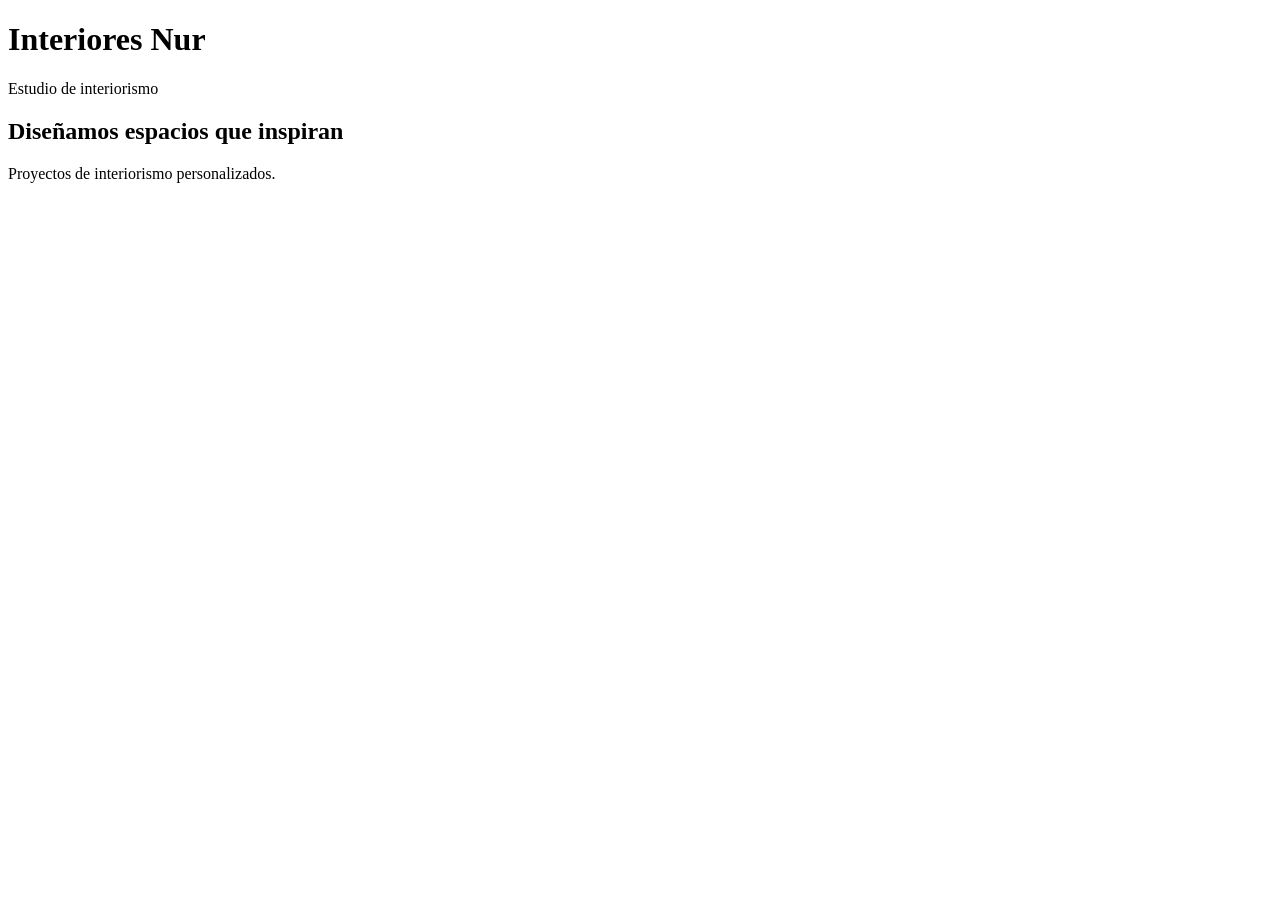
==== index.html @ 0b2f6265 "Rename Interiores-Nur to index.html" ====
<!DOCTYPE html>
<html lang="es">
<head>
    <meta charset="UTF-8">
    <meta name="viewport" content="width=device-width, initial-scale=1.0">
    <title>Interiores Nur</title>
</head>

<body>

    <header>
        <h1>Interiores Nur</h1>
        <p>Estudio de interiorismo</p>
    </header>

    <main>
        <h2>Diseñamos espacios que inspiran</h2>
        <p>Proyectos de interiorismo personalizados.</p>
    </main>

</body>
</html>
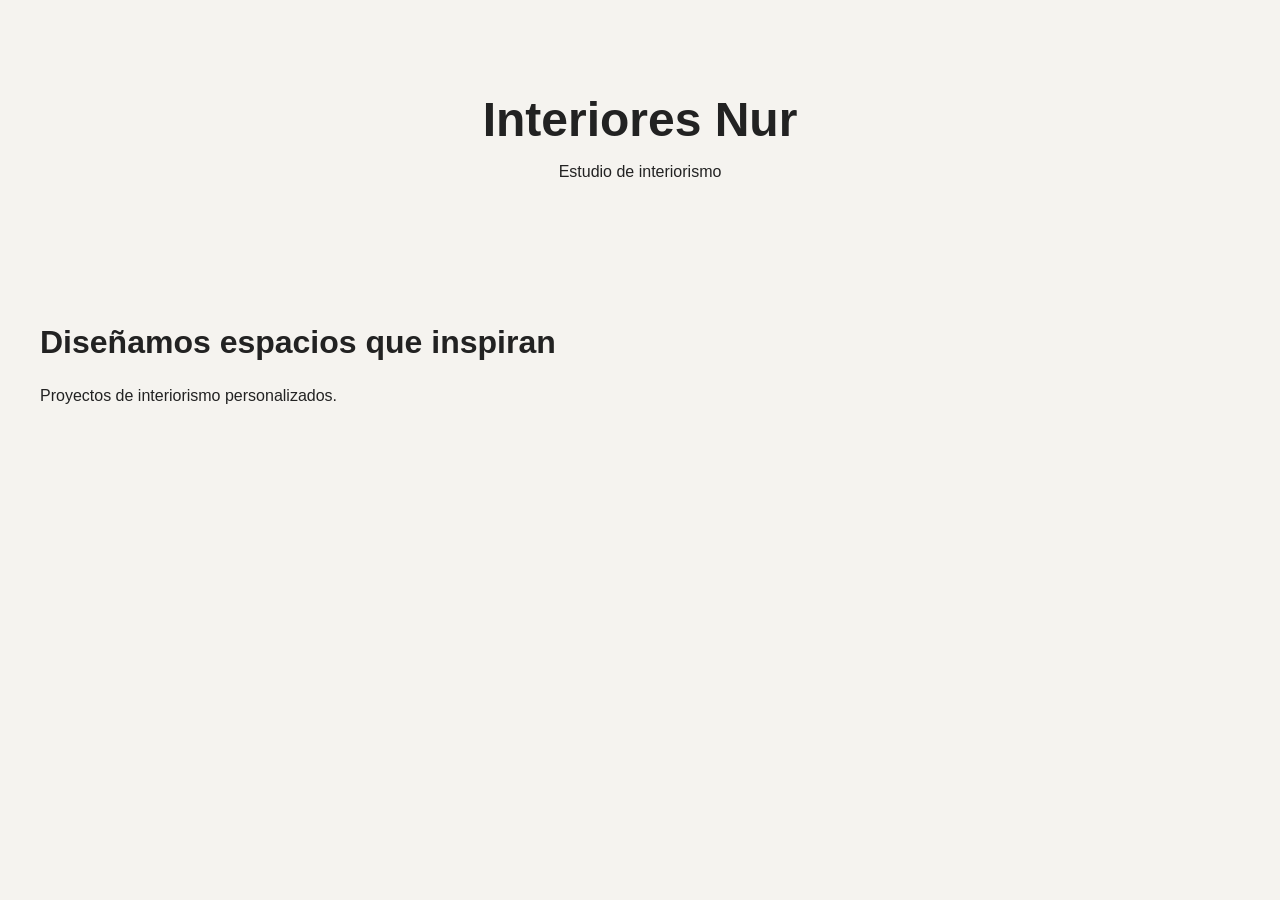
==== commit 32f0abbe: "Update index.html" ====
--- a/index.html
+++ b/index.html
@@ -1,22 +1,25 @@
 <!DOCTYPE html>
 <html lang="es">
+
 <head>
-    <meta charset="UTF-8">
-    <meta name="viewport" content="width=device-width, initial-scale=1.0">
-    <title>Interiores Nur</title>
+  <meta charset="UTF-8">
+  <meta name="viewport" content="width=device-width, initial-scale=1.0">
+  <title>Interiores Nur</title>
+  <link rel="stylesheet" href="style.css">
 </head>
 
 <body>
 
-    <header>
-        <h1>Interiores Nur</h1>
-        <p>Estudio de interiorismo</p>
-    </header>
+  <header>
+    <h1>Interiores Nur</h1>
+    <p>Estudio de interiorismo</p>
+  </header>
 
-    <main>
-        <h2>Diseñamos espacios que inspiran</h2>
-        <p>Proyectos de interiorismo personalizados.</p>
-    </main>
+  <main>
+    <h2>Diseñamos espacios que inspiran</h2>
+    <p>Proyectos de interiorismo personalizados.</p>
+  </main>
 
 </body>
+
 </html>
--- a/style.css
+++ b/style.css
@@ -0,0 +1,26 @@
+body {
+  margin: 0;
+  font-family: Arial, sans-serif;
+  background-color: #f5f3ef;
+  color: #222;
+}
+
+header {
+  text-align: center;
+  padding: 60px 20px;
+}
+
+h1 {
+  font-size: 48px;
+  margin-bottom: 10px;
+}
+
+main {
+  max-width: 1200px;
+  margin: 0 auto;
+  padding: 40px 20px;
+}
+
+h2 {
+  font-size: 32px;
+}
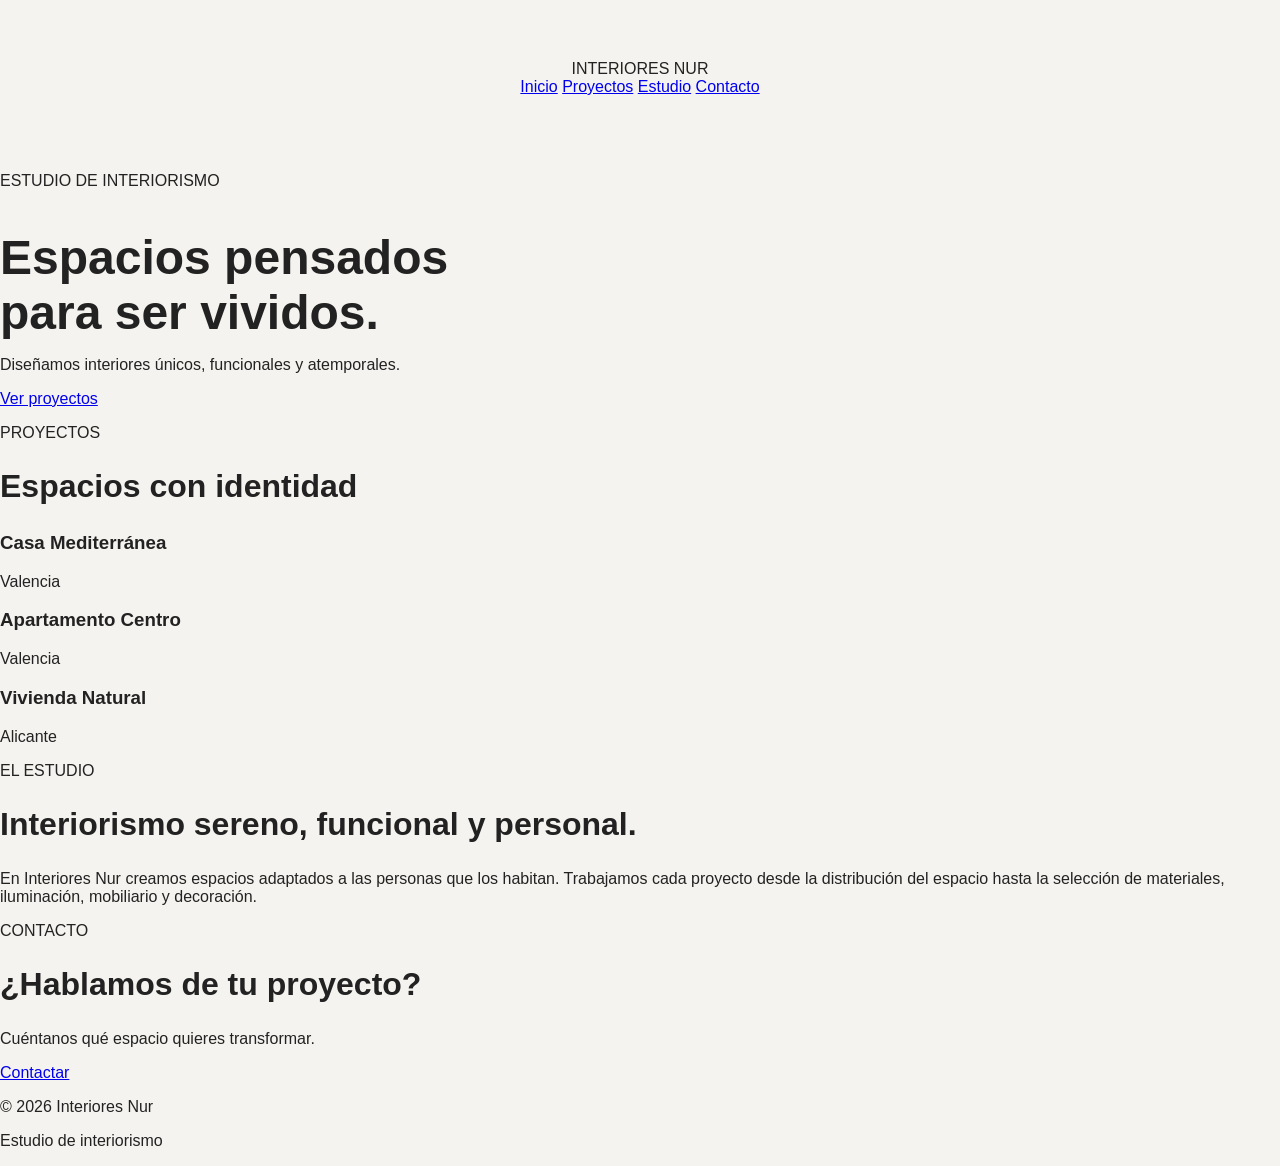
==== commit 1243b9b7: "Update index.html" ====
--- a/index.html
+++ b/index.html
@@ -10,15 +10,117 @@
 
 <body>
 
-  <header>
-    <h1>Interiores Nur</h1>
-    <p>Estudio de interiorismo</p>
+  <header class="navbar">
+    <div class="logo">INTERIORES NUR</div>
+
+    <nav>
+      <a href="#inicio">Inicio</a>
+      <a href="#proyectos">Proyectos</a>
+      <a href="#estudio">Estudio</a>
+      <a href="#contacto">Contacto</a>
+    </nav>
   </header>
 
-  <main>
-    <h2>Diseñamos espacios que inspiran</h2>
-    <p>Proyectos de interiorismo personalizados.</p>
-  </main>
+  <section class="hero" id="inicio">
+    <div class="hero-content">
+      <p class="subtitle">ESTUDIO DE INTERIORISMO</p>
+
+      <h1>
+        Espacios pensados<br>
+        para ser vividos.
+      </h1>
+
+      <p class="hero-text">
+        Diseñamos interiores únicos, funcionales y atemporales.
+      </p>
+
+      <a href="#proyectos" class="button">
+        Ver proyectos
+      </a>
+    </div>
+  </section>
+
+  <section class="projects" id="proyectos">
+
+    <p class="section-small">PROYECTOS</p>
+
+    <h2>Espacios con identidad</h2>
+
+    <div class="project-grid">
+
+      <div class="project project1">
+        <div>
+          <h3>Casa Mediterránea</h3>
+          <p>Valencia</p>
+        </div>
+      </div>
+
+      <div class="project project2">
+        <div>
+          <h3>Apartamento Centro</h3>
+          <p>Valencia</p>
+        </div>
+      </div>
+
+      <div class="project project3">
+        <div>
+          <h3>Vivienda Natural</h3>
+          <p>Alicante</p>
+        </div>
+      </div>
+
+    </div>
+
+  </section>
+
+  <section class="studio" id="estudio">
+
+    <div class="studio-text">
+
+      <p class="section-small">
+        EL ESTUDIO
+      </p>
+
+      <h2>
+        Interiorismo sereno, funcional y personal.
+      </h2>
+
+      <p>
+        En Interiores Nur creamos espacios adaptados a las personas
+        que los habitan. Trabajamos cada proyecto desde la distribución
+        del espacio hasta la selección de materiales, iluminación,
+        mobiliario y decoración.
+      </p>
+
+    </div>
+
+  </section>
+
+  <section class="contact" id="contacto">
+
+    <p class="section-small">CONTACTO</p>
+
+    <h2>
+      ¿Hablamos de tu proyecto?
+    </h2>
+
+    <p>
+      Cuéntanos qué espacio quieres transformar.
+    </p>
+
+    <a href="mailto:hola@interioresnur.com" class="button dark">
+      Contactar
+    </a>
+
+  </section>
+
+  <footer>
+
+    <p>© 2026 Interiores Nur</p>
+
+    <p>Estudio de interiorismo</p>
+
+  </footer>
 
 </body>
 
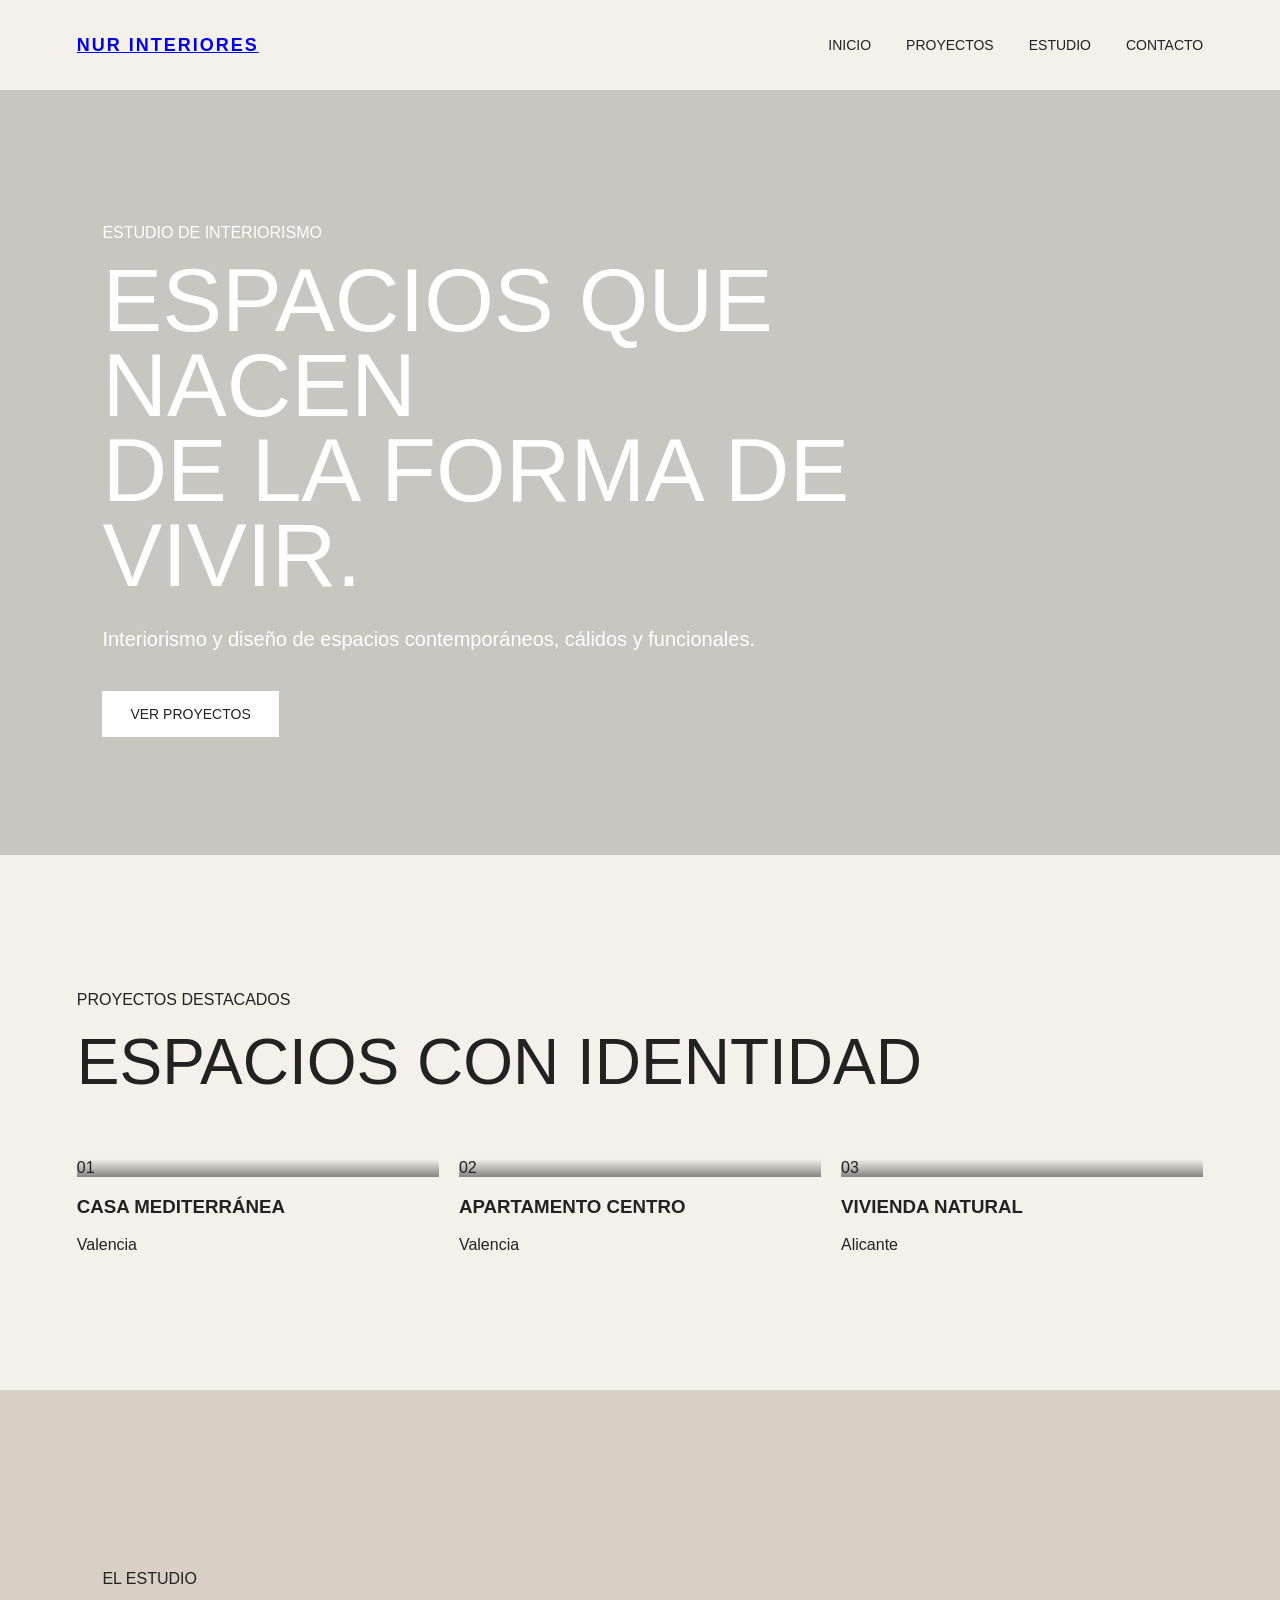
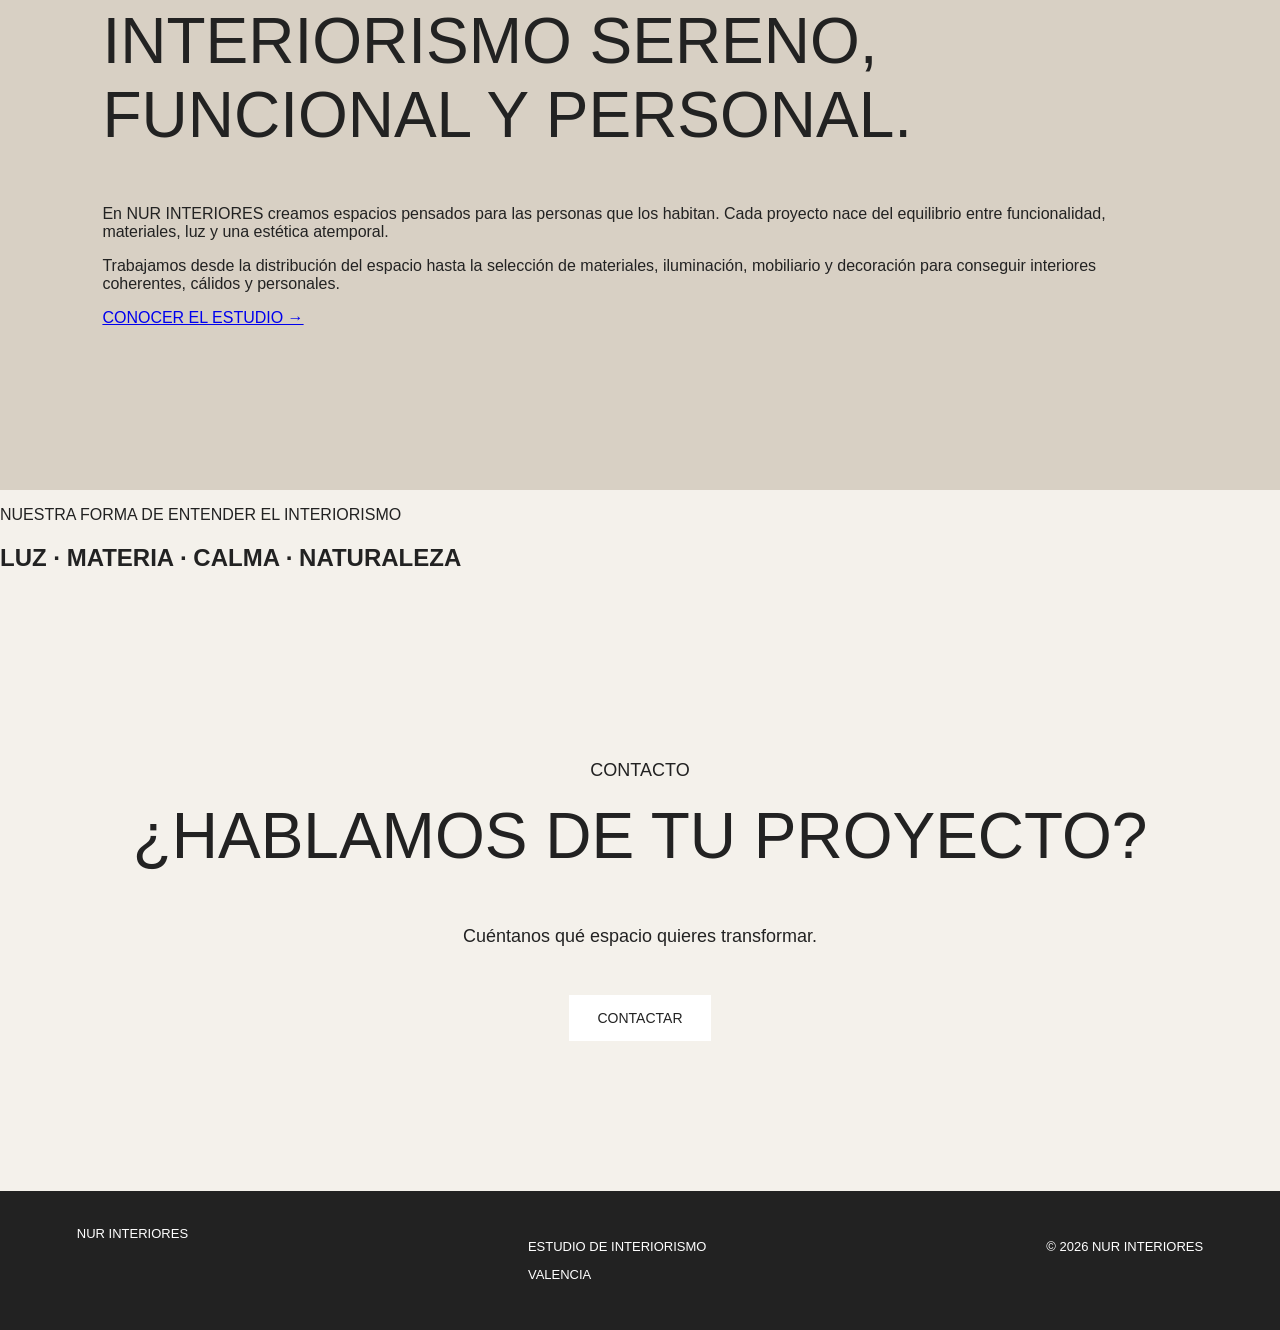
==== commit d9dd5ab4: "Update branding and text in index.html" ====
--- a/index.html
+++ b/index.html
@@ -4,121 +4,218 @@
 <head>
   <meta charset="UTF-8">
   <meta name="viewport" content="width=device-width, initial-scale=1.0">
-  <title>Interiores Nur</title>
+
+  <title>NUR INTERIORES</title>
+
   <link rel="stylesheet" href="style.css">
 </head>
 
 <body>
 
+  <!-- CABECERA -->
+
   <header class="navbar">
-    <div class="logo">INTERIORES NUR</div>
+
+    <a href="#inicio" class="logo">
+      <span class="logo-nur">NUR</span>
+      <span class="logo-interiores">INTERIORES</span>
+    </a>
 
     <nav>
-      <a href="#inicio">Inicio</a>
-      <a href="#proyectos">Proyectos</a>
-      <a href="#estudio">Estudio</a>
-      <a href="#contacto">Contacto</a>
+      <a href="#inicio">INICIO</a>
+      <a href="#proyectos">PROYECTOS</a>
+      <a href="#estudio">ESTUDIO</a>
+      <a href="#contacto">CONTACTO</a>
     </nav>
+
   </header>
 
+
+  <!-- PORTADA -->
+
   <section class="hero" id="inicio">
+
     <div class="hero-content">
-      <p class="subtitle">ESTUDIO DE INTERIORISMO</p>
+
+      <p class="section-label">
+        ESTUDIO DE INTERIORISMO
+      </p>
 
       <h1>
-        Espacios pensados<br>
-        para ser vividos.
+        ESPACIOS QUE NACEN<br>
+        DE LA FORMA DE VIVIR.
       </h1>
 
       <p class="hero-text">
-        Diseñamos interiores únicos, funcionales y atemporales.
+        Interiorismo y diseño de espacios contemporáneos,
+        cálidos y funcionales.
       </p>
 
       <a href="#proyectos" class="button">
-        Ver proyectos
+        VER PROYECTOS
       </a>
-    </div>
-  </section>
+
+    </div>
+
+  </section>
+
+
+  <!-- PROYECTOS -->
 
   <section class="projects" id="proyectos">
 
-    <p class="section-small">PROYECTOS</p>
-
-    <h2>Espacios con identidad</h2>
+    <div class="section-heading">
+
+      <p class="section-label">
+        PROYECTOS DESTACADOS
+      </p>
+
+      <h2>
+        ESPACIOS CON IDENTIDAD
+      </h2>
+
+    </div>
+
 
     <div class="project-grid">
 
-      <div class="project project1">
-        <div>
-          <h3>Casa Mediterránea</h3>
+      <article class="project-card">
+
+        <div class="project-image project1">
+          <span class="project-number">01</span>
+        </div>
+
+        <div class="project-info">
+          <h3>CASA MEDITERRÁNEA</h3>
           <p>Valencia</p>
         </div>
-      </div>
-
-      <div class="project project2">
-        <div>
-          <h3>Apartamento Centro</h3>
+
+      </article>
+
+
+      <article class="project-card">
+
+        <div class="project-image project2">
+          <span class="project-number">02</span>
+        </div>
+
+        <div class="project-info">
+          <h3>APARTAMENTO CENTRO</h3>
           <p>Valencia</p>
         </div>
-      </div>
-
-      <div class="project project3">
-        <div>
-          <h3>Vivienda Natural</h3>
+
+      </article>
+
+
+      <article class="project-card">
+
+        <div class="project-image project3">
+          <span class="project-number">03</span>
+        </div>
+
+        <div class="project-info">
+          <h3>VIVIENDA NATURAL</h3>
           <p>Alicante</p>
         </div>
-      </div>
-
-    </div>
-
-  </section>
+
+      </article>
+
+    </div>
+
+  </section>
+
+
+  <!-- ESTUDIO -->
 
   <section class="studio" id="estudio">
 
-    <div class="studio-text">
-
-      <p class="section-small">
+    <div class="studio-content">
+
+      <p class="section-label">
         EL ESTUDIO
       </p>
 
       <h2>
-        Interiorismo sereno, funcional y personal.
+        INTERIORISMO SERENO,<br>
+        FUNCIONAL Y PERSONAL.
       </h2>
 
-      <p>
-        En Interiores Nur creamos espacios adaptados a las personas
-        que los habitan. Trabajamos cada proyecto desde la distribución
-        del espacio hasta la selección de materiales, iluminación,
-        mobiliario y decoración.
-      </p>
-
-    </div>
-
-  </section>
+      <p class="studio-description">
+        En NUR INTERIORES creamos espacios pensados para las personas
+        que los habitan. Cada proyecto nace del equilibrio entre
+        funcionalidad, materiales, luz y una estética atemporal.
+      </p>
+
+      <p class="studio-description">
+        Trabajamos desde la distribución del espacio hasta la selección
+        de materiales, iluminación, mobiliario y decoración para conseguir
+        interiores coherentes, cálidos y personales.
+      </p>
+
+      <a href="#contacto" class="text-link">
+        CONOCER EL ESTUDIO →
+      </a>
+
+    </div>
+
+  </section>
+
+
+  <!-- FILOSOFÍA -->
+
+  <section class="philosophy">
+
+    <p class="section-label">
+      NUESTRA FORMA DE ENTENDER EL INTERIORISMO
+    </p>
+
+    <h2>
+      LUZ · MATERIA · CALMA · NATURALEZA
+    </h2>
+
+  </section>
+
+
+  <!-- CONTACTO -->
 
   <section class="contact" id="contacto">
 
-    <p class="section-small">CONTACTO</p>
+    <p class="section-label">
+      CONTACTO
+    </p>
 
     <h2>
-      ¿Hablamos de tu proyecto?
+      ¿HABLAMOS DE TU PROYECTO?
     </h2>
 
     <p>
       Cuéntanos qué espacio quieres transformar.
     </p>
 
-    <a href="mailto:hola@interioresnur.com" class="button dark">
-      Contactar
+    <a href="mailto:hola@interioresnur.com" class="button olive">
+      CONTACTAR
     </a>
 
   </section>
 
+
+  <!-- PIE DE PÁGINA -->
+
   <footer>
 
-    <p>© 2026 Interiores Nur</p>
-
-    <p>Estudio de interiorismo</p>
+    <div class="footer-brand">
+      <span class="footer-nur">NUR</span>
+      <span>INTERIORES</span>
+    </div>
+
+    <div class="footer-info">
+      <p>ESTUDIO DE INTERIORISMO</p>
+      <p>VALENCIA</p>
+    </div>
+
+    <div class="footer-copy">
+      <p>© 2026 NUR INTERIORES</p>
+    </div>
 
   </footer>
 
--- a/style.css
+++ b/style.css
@@ -1,26 +1,256 @@
+* {
+  box-sizing: border-box;
+}
+
+html {
+  scroll-behavior: smooth;
+}
+
 body {
   margin: 0;
-  font-family: Arial, sans-serif;
-  background-color: #f5f3ef;
+  font-family: Arial, Helvetica, sans-serif;
   color: #222;
-}
-
-header {
+  background: #f4f1eb;
+}
+
+
+/* MENU */
+
+.navbar {
+  height: 90px;
+  display: flex;
+  justify-content: space-between;
+  align-items: center;
+  padding: 0 6%;
+  background: #f4f1eb;
+}
+
+.logo {
+  font-size: 18px;
+  font-weight: bold;
+  letter-spacing: 2px;
+}
+
+nav {
+  display: flex;
+  gap: 35px;
+}
+
+nav a {
+  text-decoration: none;
+  color: #222;
+  font-size: 14px;
+}
+
+
+/* HERO */
+
+.hero {
+  min-height: 85vh;
+  display: flex;
+  align-items: center;
+  padding: 8%;
+
+  background:
+    linear-gradient(
+      rgba(0,0,0,0.18),
+      rgba(0,0,0,0.18)
+    ),
+    url("https://images.unsplash.com/photo-1600210492486-724fe5c67fb0?auto=format&fit=crop&w=1800&q=85");
+
+  background-size: cover;
+  background-position: center;
+}
+
+.hero-content {
+  max-width: 850px;
+  color: white;
+}
+
+.subtitle {
+  font-size: 13px;
+  letter-spacing: 3px;
+  margin-bottom: 25px;
+}
+
+.hero h1 {
+  font-size: clamp(55px, 7vw, 105px);
+  line-height: 0.95;
+  margin: 0 0 30px;
+  font-weight: 500;
+}
+
+.hero-text {
+  font-size: 20px;
+  margin-bottom: 40px;
+}
+
+
+/* BOTONES */
+
+.button {
+  display: inline-block;
+  padding: 15px 28px;
+  background: white;
+  color: #222;
+  text-decoration: none;
+  font-size: 14px;
+}
+
+.button.dark {
+  background: #222;
+  color: white;
+}
+
+
+/* PROYECTOS */
+
+.projects {
+  padding: 120px 6%;
+}
+
+.section-small {
+  font-size: 12px;
+  letter-spacing: 3px;
+}
+
+.projects h2,
+.studio h2,
+.contact h2 {
+  font-size: clamp(38px, 5vw, 70px);
+  font-weight: 400;
+  margin-top: 15px;
+}
+
+.project-grid {
+  margin-top: 60px;
+  display: grid;
+  grid-template-columns: repeat(3, 1fr);
+  gap: 20px;
+}
+
+.project {
+  height: 550px;
+  background-size: cover;
+  background-position: center;
+  display: flex;
+  align-items: flex-end;
+  padding: 25px;
+  color: white;
+}
+
+.project h3 {
+  font-size: 24px;
+  margin-bottom: 5px;
+}
+
+.project p {
+  margin: 0;
+}
+
+.project1 {
+  background-image:
+    linear-gradient(
+      transparent,
+      rgba(0,0,0,.45)
+    ),
+    url("https://images.unsplash.com/photo-1600566753086-00f18fb6b3ea?auto=format&fit=crop&w=1000&q=80");
+}
+
+.project2 {
+  background-image:
+    linear-gradient(
+      transparent,
+      rgba(0,0,0,.45)
+    ),
+    url("https://images.unsplash.com/photo-1600607687939-ce8a6c25118c?auto=format&fit=crop&w=1000&q=80");
+}
+
+.project3 {
+  background-image:
+    linear-gradient(
+      transparent,
+      rgba(0,0,0,.45)
+    ),
+    url("https://images.unsplash.com/photo-1600607687920-4e2a09cf159d?auto=format&fit=crop&w=1000&q=80");
+}
+
+
+/* ESTUDIO */
+
+.studio {
+  min-height: 700px;
+  display: flex;
+  align-items: center;
+  padding: 8%;
+  background: #d8d0c4;
+}
+
+.studio-text {
+  max-width: 850px;
+}
+
+.studio-text > p:last-child {
+  max-width: 650px;
+  font-size: 18px;
+  line-height: 1.7;
+}
+
+
+/* CONTACTO */
+
+.contact {
+  padding: 150px 6%;
   text-align: center;
-  padding: 60px 20px;
-}
-
-h1 {
-  font-size: 48px;
-  margin-bottom: 10px;
-}
-
-main {
-  max-width: 1200px;
-  margin: 0 auto;
-  padding: 40px 20px;
-}
-
-h2 {
-  font-size: 32px;
-}
+  background: #f4f1eb;
+}
+
+.contact p {
+  font-size: 18px;
+}
+
+.contact .button {
+  margin-top: 30px;
+}
+
+
+/* FOOTER */
+
+footer {
+  display: flex;
+  justify-content: space-between;
+  padding: 35px 6%;
+  background: #222;
+  color: white;
+  font-size: 13px;
+}
+
+
+/* MOVIL */
+
+@media (max-width: 800px) {
+
+  nav {
+    display: none;
+  }
+
+  .hero {
+    min-height: 75vh;
+  }
+
+  .hero h1 {
+    font-size: 52px;
+  }
+
+  .project-grid {
+    grid-template-columns: 1fr;
+  }
+
+  .project {
+    height: 450px;
+  }
+
+  footer {
+    flex-direction: column;
+  }
+}
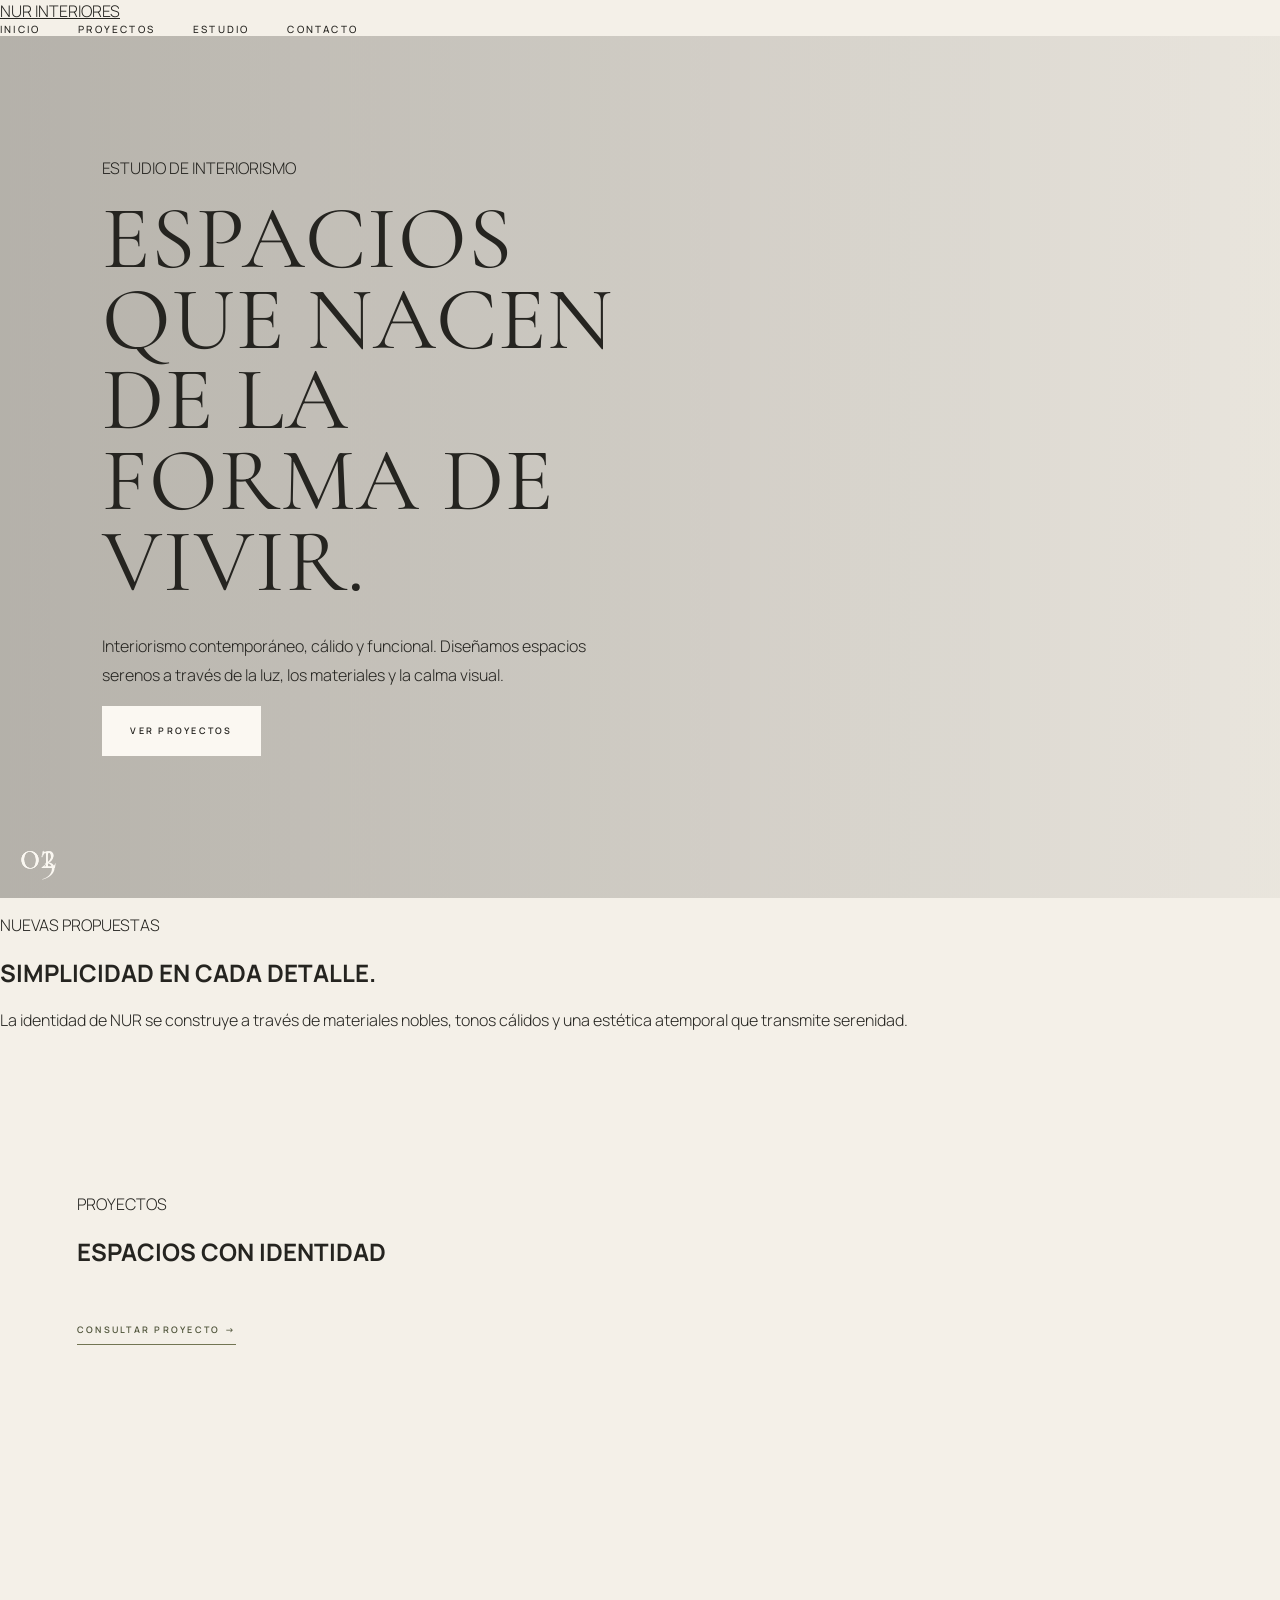
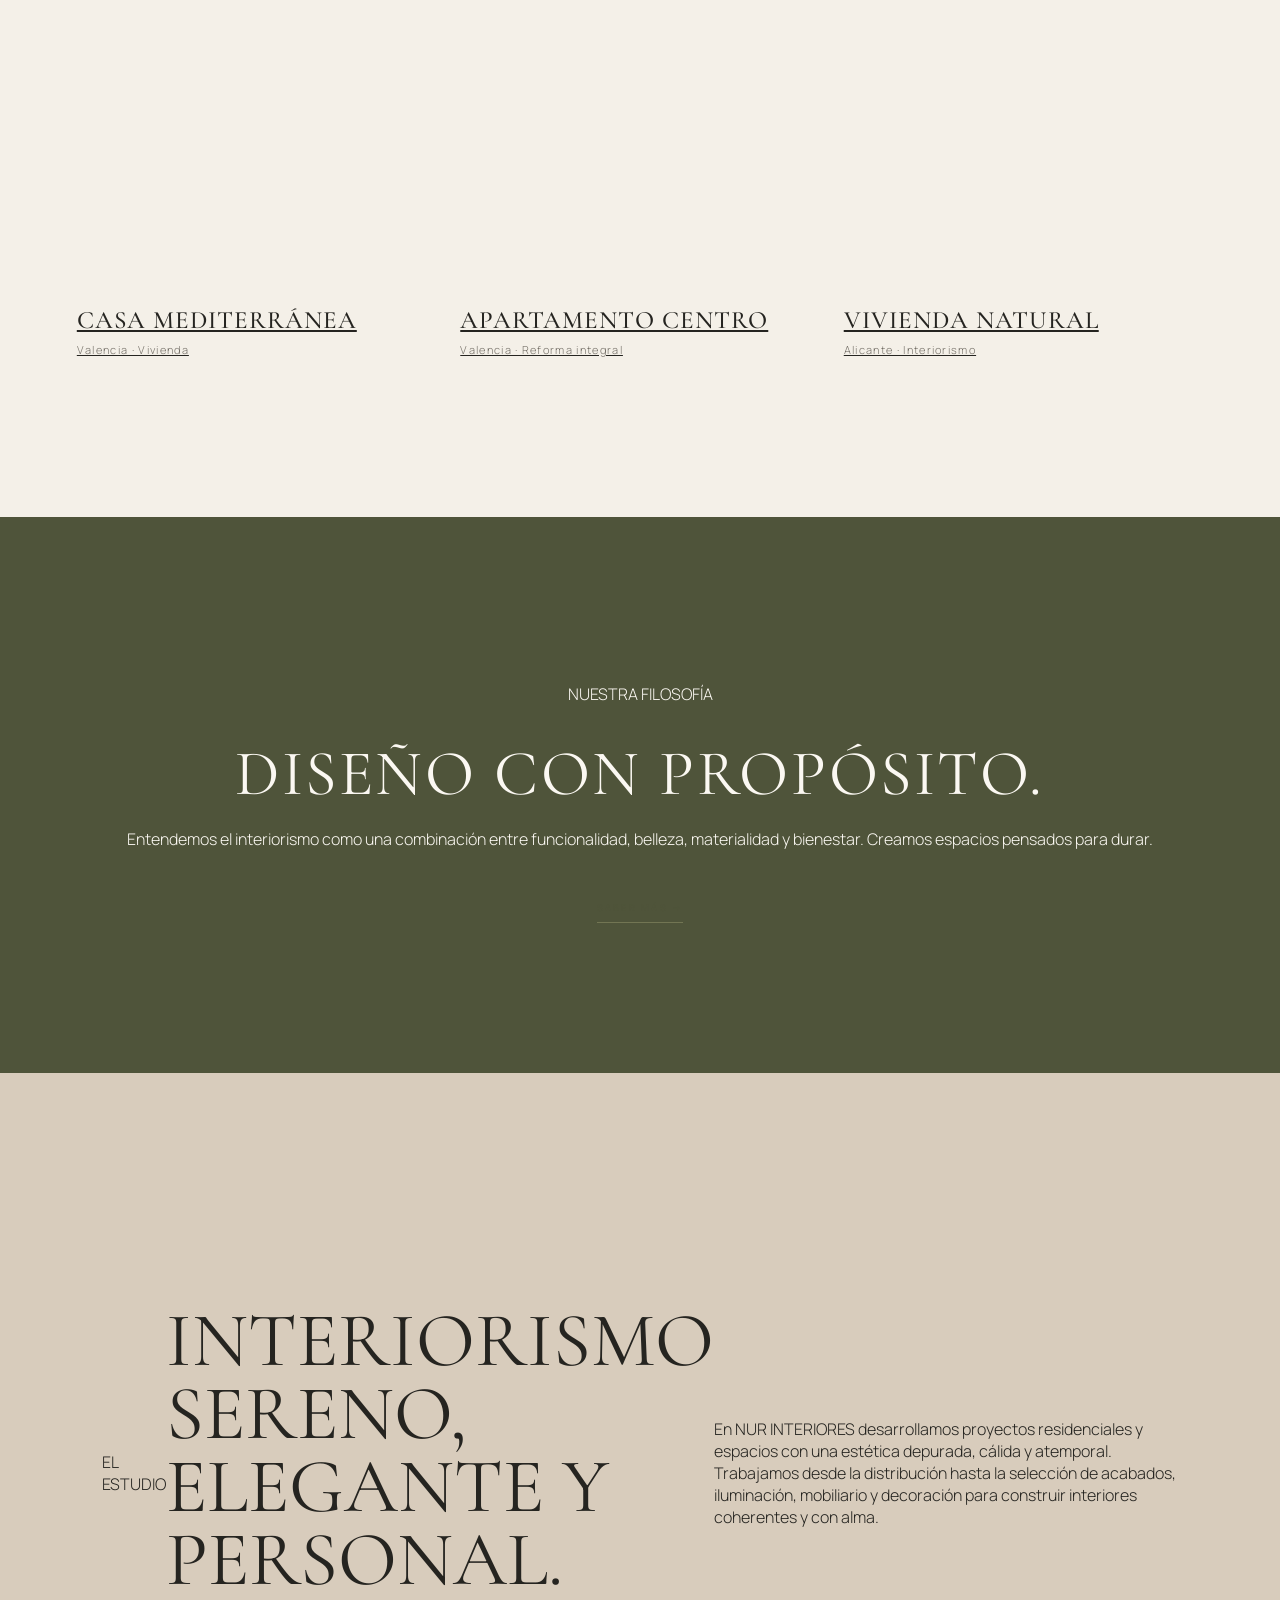
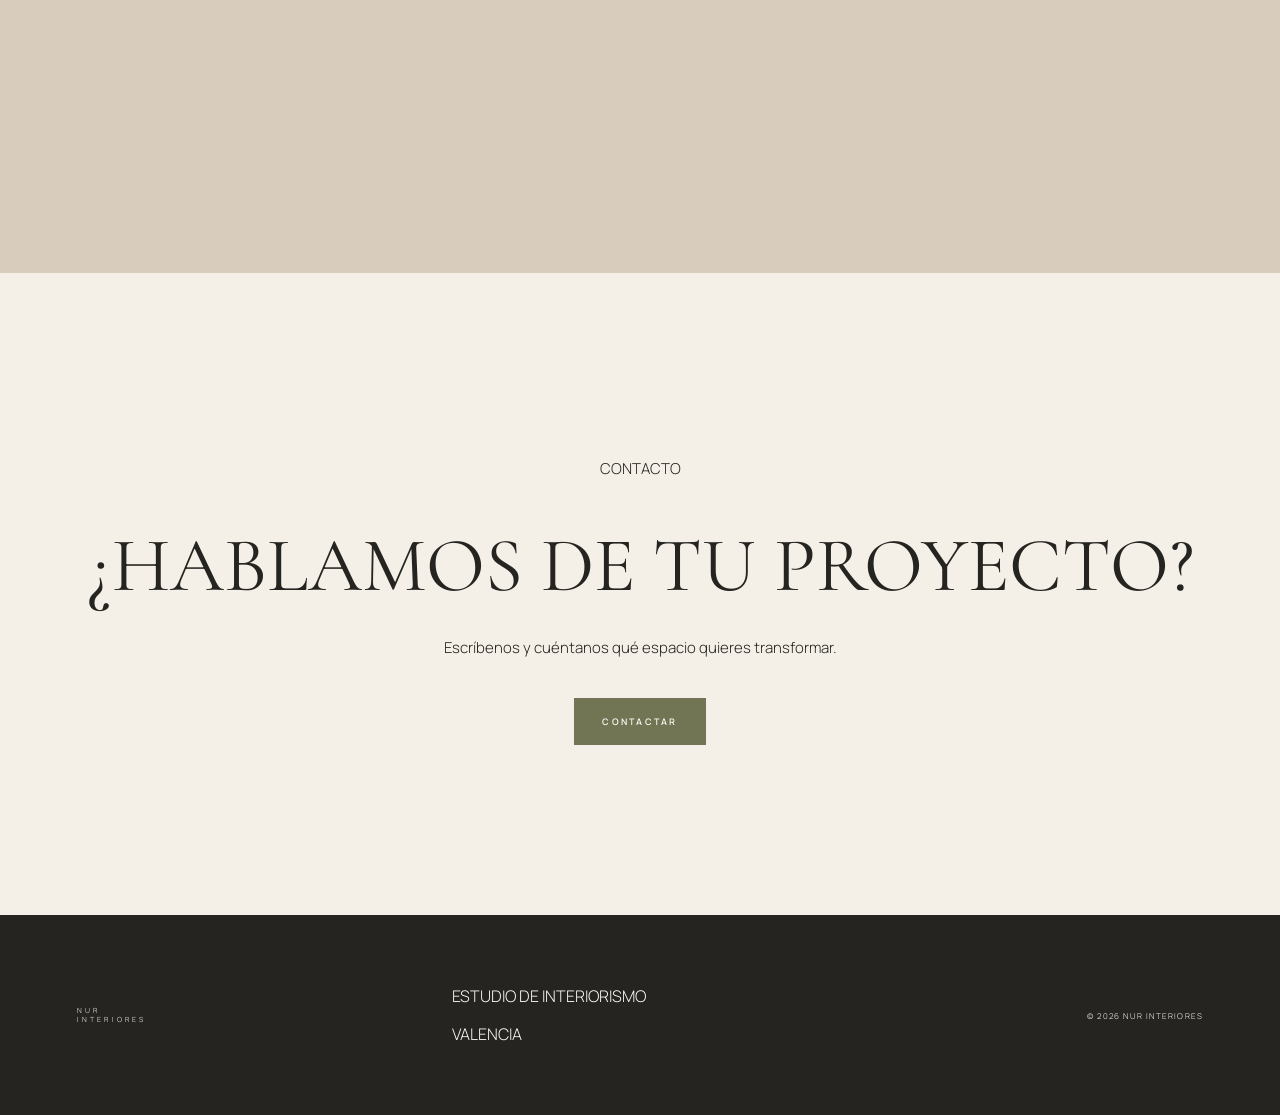
==== commit 09c4246a: "Update index.html" ====
--- a/index.html
+++ b/index.html
@@ -1,214 +1,149 @@
 <!DOCTYPE html>
 <html lang="es">
-
 <head>
   <meta charset="UTF-8">
   <meta name="viewport" content="width=device-width, initial-scale=1.0">
-
   <title>NUR INTERIORES</title>
-
   <link rel="stylesheet" href="style.css">
 </head>
-
 <body>
 
-  <!-- CABECERA -->
-
-  <header class="navbar">
-
-    <a href="#inicio" class="logo">
-      <span class="logo-nur">NUR</span>
-      <span class="logo-interiores">INTERIORES</span>
+  <header class="site-header">
+    <a href="index.html" class="brand">
+      <span class="brand-main">NUR</span>
+      <span class="brand-sub">INTERIORES</span>
     </a>
 
-    <nav>
+    <nav class="main-nav">
       <a href="#inicio">INICIO</a>
       <a href="#proyectos">PROYECTOS</a>
       <a href="#estudio">ESTUDIO</a>
       <a href="#contacto">CONTACTO</a>
     </nav>
-
   </header>
 
+  <main>
 
-  <!-- PORTADA -->
+    <section class="hero" id="inicio">
+      <div class="hero-text">
+        <p class="eyebrow">ESTUDIO DE INTERIORISMO</p>
 
-  <section class="hero" id="inicio">
+        <h1>
+          ESPACIOS QUE NACEN<br>
+          DE LA FORMA DE VIVIR.
+        </h1>
 
-    <div class="hero-content">
+        <p class="hero-description">
+          Interiorismo contemporáneo, cálido y funcional.
+          Diseñamos espacios serenos a través de la luz,
+          los materiales y la calma visual.
+        </p>
 
-      <p class="section-label">
-        ESTUDIO DE INTERIORISMO
+        <a href="#proyectos" class="button">VER PROYECTOS</a>
+      </div>
+
+      <div class="hero-image"></div>
+    </section>
+
+    <section class="intro-block">
+      <div class="intro-left">
+        <p class="eyebrow">NUEVAS PROPUESTAS</p>
+        <h2>SIMPLICIDAD EN CADA DETALLE.</h2>
+      </div>
+
+      <div class="intro-right">
+        <p>
+          La identidad de NUR se construye a través de materiales nobles,
+          tonos cálidos y una estética atemporal que transmite serenidad.
+        </p>
+      </div>
+    </section>
+
+    <section class="projects" id="proyectos">
+      <div class="section-head">
+        <div>
+          <p class="eyebrow">PROYECTOS</p>
+          <h2>ESPACIOS CON IDENTIDAD</h2>
+        </div>
+
+        <a href="#contacto" class="text-link">CONSULTAR PROYECTO →</a>
+      </div>
+
+      <div class="project-grid">
+
+        <a href="proyectos/casa-mediterranea.html" class="project-card">
+          <div class="project-image project-1"></div>
+          <div class="project-info">
+            <span class="project-number">01</span>
+            <h3>CASA MEDITERRÁNEA</h3>
+            <p>Valencia · Vivienda</p>
+          </div>
+        </a>
+
+        <a href="proyectos/apartamento-centro.html" class="project-card">
+          <div class="project-image project-2"></div>
+          <div class="project-info">
+            <span class="project-number">02</span>
+            <h3>APARTAMENTO CENTRO</h3>
+            <p>Valencia · Reforma integral</p>
+          </div>
+        </a>
+
+        <a href="proyectos/vivienda-natural.html" class="project-card">
+          <div class="project-image project-3"></div>
+          <div class="project-info">
+            <span class="project-number">03</span>
+            <h3>VIVIENDA NATURAL</h3>
+            <p>Alicante · Interiorismo</p>
+          </div>
+        </a>
+
+      </div>
+    </section>
+
+    <section class="philosophy">
+      <div class="philosophy-text">
+        <p class="eyebrow">NUESTRA FILOSOFÍA</p>
+        <h2>DISEÑO CON PROPÓSITO.</h2>
+        <p>
+          Entendemos el interiorismo como una combinación entre funcionalidad,
+          belleza, materialidad y bienestar. Creamos espacios pensados para durar.
+        </p>
+        <a href="#estudio" class="text-link light">SABER MÁS →</a>
+      </div>
+
+      <div class="philosophy-image"></div>
+    </section>
+
+    <section class="studio" id="estudio">
+      <p class="eyebrow">EL ESTUDIO</p>
+      <h2>INTERIORISMO SERENO, ELEGANTE Y PERSONAL.</h2>
+      <p class="studio-text">
+        En NUR INTERIORES desarrollamos proyectos residenciales y espacios
+        con una estética depurada, cálida y atemporal. Trabajamos desde la
+        distribución hasta la selección de acabados, iluminación, mobiliario
+        y decoración para construir interiores coherentes y con alma.
       </p>
+    </section>
 
-      <h1>
-        ESPACIOS QUE NACEN<br>
-        DE LA FORMA DE VIVIR.
-      </h1>
+    <section class="contact" id="contacto">
+      <p class="eyebrow">CONTACTO</p>
+      <h2>¿HABLAMOS DE TU PROYECTO?</h2>
+      <p>
+        Escríbenos y cuéntanos qué espacio quieres transformar.
+      </p>
+      <a href="mailto:hola@interioresnur.com" class="button olive">CONTACTAR</a>
+    </section>
 
-      <p class="hero-text">
-        Interiorismo y diseño de espacios contemporáneos,
-        cálidos y funcionales.
-      </p>
+  </main>
 
-      <a href="#proyectos" class="button">
-        VER PROYECTOS
-      </a>
-
+  <footer class="site-footer">
+    <div class="footer-brand">
+      <span class="brand-main footer-main">NUR</span>
+      <span class="brand-sub footer-sub">INTERIORES</span>
     </div>
 
-  </section>
-
-
-  <!-- PROYECTOS -->
-
-  <section class="projects" id="proyectos">
-
-    <div class="section-heading">
-
-      <p class="section-label">
-        PROYECTOS DESTACADOS
-      </p>
-
-      <h2>
-        ESPACIOS CON IDENTIDAD
-      </h2>
-
-    </div>
-
-
-    <div class="project-grid">
-
-      <article class="project-card">
-
-        <div class="project-image project1">
-          <span class="project-number">01</span>
-        </div>
-
-        <div class="project-info">
-          <h3>CASA MEDITERRÁNEA</h3>
-          <p>Valencia</p>
-        </div>
-
-      </article>
-
-
-      <article class="project-card">
-
-        <div class="project-image project2">
-          <span class="project-number">02</span>
-        </div>
-
-        <div class="project-info">
-          <h3>APARTAMENTO CENTRO</h3>
-          <p>Valencia</p>
-        </div>
-
-      </article>
-
-
-      <article class="project-card">
-
-        <div class="project-image project3">
-          <span class="project-number">03</span>
-        </div>
-
-        <div class="project-info">
-          <h3>VIVIENDA NATURAL</h3>
-          <p>Alicante</p>
-        </div>
-
-      </article>
-
-    </div>
-
-  </section>
-
-
-  <!-- ESTUDIO -->
-
-  <section class="studio" id="estudio">
-
-    <div class="studio-content">
-
-      <p class="section-label">
-        EL ESTUDIO
-      </p>
-
-      <h2>
-        INTERIORISMO SERENO,<br>
-        FUNCIONAL Y PERSONAL.
-      </h2>
-
-      <p class="studio-description">
-        En NUR INTERIORES creamos espacios pensados para las personas
-        que los habitan. Cada proyecto nace del equilibrio entre
-        funcionalidad, materiales, luz y una estética atemporal.
-      </p>
-
-      <p class="studio-description">
-        Trabajamos desde la distribución del espacio hasta la selección
-        de materiales, iluminación, mobiliario y decoración para conseguir
-        interiores coherentes, cálidos y personales.
-      </p>
-
-      <a href="#contacto" class="text-link">
-        CONOCER EL ESTUDIO →
-      </a>
-
-    </div>
-
-  </section>
-
-
-  <!-- FILOSOFÍA -->
-
-  <section class="philosophy">
-
-    <p class="section-label">
-      NUESTRA FORMA DE ENTENDER EL INTERIORISMO
-    </p>
-
-    <h2>
-      LUZ · MATERIA · CALMA · NATURALEZA
-    </h2>
-
-  </section>
-
-
-  <!-- CONTACTO -->
-
-  <section class="contact" id="contacto">
-
-    <p class="section-label">
-      CONTACTO
-    </p>
-
-    <h2>
-      ¿HABLAMOS DE TU PROYECTO?
-    </h2>
-
-    <p>
-      Cuéntanos qué espacio quieres transformar.
-    </p>
-
-    <a href="mailto:hola@interioresnur.com" class="button olive">
-      CONTACTAR
-    </a>
-
-  </section>
-
-
-  <!-- PIE DE PÁGINA -->
-
-  <footer>
-
-    <div class="footer-brand">
-      <span class="footer-nur">NUR</span>
-      <span>INTERIORES</span>
-    </div>
-
-    <div class="footer-info">
+    <div class="footer-links">
       <p>ESTUDIO DE INTERIORISMO</p>
       <p>VALENCIA</p>
     </div>
@@ -216,9 +151,7 @@
     <div class="footer-copy">
       <p>© 2026 NUR INTERIORES</p>
     </div>
-
   </footer>
 
 </body>
-
 </html>
--- a/style.css
+++ b/style.css
@@ -1,3 +1,29 @@
+@import url('https://fonts.googleapis.com/css2?family=Cormorant+Garamond:wght@400;500;600&family=Manrope:wght@300;400;500;600&display=swap');
+
+
+/* ------------------------------
+   IDENTIDAD NUR
+------------------------------ */
+
+:root {
+
+  --marfil: #F4F0E8;
+  --arena: #D8CCBC;
+  --piedra: #AAA092;
+
+  --oliva: #727553;
+  --oliva-oscuro: #4F543A;
+
+  --carbon: #252420;
+  --blanco: #FBF8F2;
+
+}
+
+
+/* ------------------------------
+   GENERAL
+------------------------------ */
+
 * {
   box-sizing: border-box;
 }
@@ -7,250 +33,694 @@
 }
 
 body {
+
   margin: 0;
-  font-family: Arial, Helvetica, sans-serif;
-  color: #222;
-  background: #f4f1eb;
-}
-
-
-/* MENU */
+
+  background-color: var(--marfil);
+  color: var(--carbon);
+
+  font-family: "Manrope", sans-serif;
+
+  font-weight: 300;
+
+}
+
+a {
+  color: inherit;
+}
+
+
+/* ------------------------------
+   CABECERA
+------------------------------ */
 
 .navbar {
-  height: 90px;
-  display: flex;
-  justify-content: space-between;
-  align-items: center;
-  padding: 0 6%;
-  background: #f4f1eb;
-}
-
-.logo {
-  font-size: 18px;
-  font-weight: bold;
-  letter-spacing: 2px;
-}
-
-nav {
-  display: flex;
-  gap: 35px;
-}
-
-nav a {
-  text-decoration: none;
-  color: #222;
-  font-size: 14px;
-}
-
-
-/* HERO */
-
-.hero {
-  min-height: 85vh;
+
+  height: 110px;
+
   display: flex;
   align-items: center;
+  justify-content: space-between;
+
+  padding: 0 6%;
+
+  background: var(--marfil);
+
+}
+
+
+/* LOGO */
+
+.logo {
+
+  display: flex;
+  flex-direction: column;
+
+  text-decoration: none;
+
+  color: var(--oliva-oscuro);
+
+  line-height: 1;
+
+}
+
+.logo-nur {
+
+  font-family: "Cormorant Garamond", serif;
+
+  font-size: 44px;
+  font-weight: 500;
+
+  letter-spacing: 0.05em;
+
+}
+
+.logo-interiores {
+
+  margin-top: 5px;
+
+  font-size: 8px;
+
+  letter-spacing: 0.55em;
+
+}
+
+
+/* MENU */
+
+nav {
+
+  display: flex;
+
+  gap: 38px;
+
+}
+
+nav a {
+
+  position: relative;
+
+  text-decoration: none;
+
+  font-size: 10px;
+  font-weight: 500;
+
+  letter-spacing: 0.22em;
+
+}
+
+nav a::after {
+
+  content: "";
+
+  position: absolute;
+
+  left: 0;
+  bottom: -8px;
+
+  width: 0;
+  height: 1px;
+
+  background: var(--oliva);
+
+  transition: width 0.3s ease;
+
+}
+
+nav a:hover::after {
+
+  width: 100%;
+
+}
+
+
+/* ------------------------------
+   PORTADA
+------------------------------ */
+
+.hero {
+
+  min-height: calc(100vh - 110px);
+
+  display: flex;
+  align-items: center;
+
   padding: 8%;
 
   background:
+
     linear-gradient(
-      rgba(0,0,0,0.18),
-      rgba(0,0,0,0.18)
+      90deg,
+      rgba(33, 31, 25, 0.30),
+      rgba(33, 31, 25, 0.05)
     ),
-    url("https://images.unsplash.com/photo-1600210492486-724fe5c67fb0?auto=format&fit=crop&w=1800&q=85");
+
+    url("https://images.unsplash.com/photo-1600210492486-724fe5c67fb0?auto=format&fit=crop&w=2000&q=90");
 
   background-size: cover;
   background-position: center;
+
 }
 
 .hero-content {
-  max-width: 850px;
-  color: white;
-}
-
-.subtitle {
-  font-size: 13px;
-  letter-spacing: 3px;
+
+  max-width: 1000px;
+
+  color: var(--blanco);
+
+}
+
+.section-label {
+
   margin-bottom: 25px;
+
+  font-size: 10px;
+  font-weight: 500;
+
+  letter-spacing: 0.32em;
+
+  text-transform: uppercase;
+
 }
 
 .hero h1 {
-  font-size: clamp(55px, 7vw, 105px);
-  line-height: 0.95;
+
+  max-width: 1000px;
+
   margin: 0 0 30px;
-  font-weight: 500;
+
+  font-family: "Cormorant Garamond", serif;
+
+  font-size: clamp(55px, 7vw, 110px);
+
+  font-weight: 400;
+
+  line-height: 0.90;
+
+  letter-spacing: 0.01em;
+
 }
 
 .hero-text {
-  font-size: 20px;
+
+  max-width: 520px;
+
   margin-bottom: 40px;
-}
-
-
-/* BOTONES */
+
+  font-size: 16px;
+
+  line-height: 1.8;
+
+}
+
+
+/* ------------------------------
+   BOTONES
+------------------------------ */
 
 .button {
+
   display: inline-block;
-  padding: 15px 28px;
-  background: white;
-  color: #222;
+
+  padding: 17px 28px;
+
+  background: var(--blanco);
+
+  color: var(--carbon);
+
   text-decoration: none;
-  font-size: 14px;
-}
-
-.button.dark {
-  background: #222;
-  color: white;
-}
-
-
-/* PROYECTOS */
+
+  font-size: 9px;
+  font-weight: 600;
+
+  letter-spacing: 0.25em;
+
+  transition: all 0.3s ease;
+
+}
+
+.button:hover {
+
+  background: var(--oliva);
+  color: var(--blanco);
+
+}
+
+.button.olive {
+
+  background: var(--oliva);
+  color: var(--blanco);
+
+}
+
+.button.olive:hover {
+
+  background: var(--oliva-oscuro);
+
+}
+
+
+/* ------------------------------
+   PROYECTOS
+------------------------------ */
 
 .projects {
-  padding: 120px 6%;
-}
-
-.section-small {
-  font-size: 12px;
-  letter-spacing: 3px;
-}
-
-.projects h2,
-.studio h2,
-.contact h2 {
-  font-size: clamp(38px, 5vw, 70px);
+
+  padding: 130px 6% 160px;
+
+  background: var(--marfil);
+
+}
+
+.section-heading {
+
+  margin-bottom: 65px;
+
+}
+
+.section-heading h2 {
+
+  margin: 0;
+
+  font-family: "Cormorant Garamond", serif;
+
+  font-size: clamp(45px, 5vw, 75px);
+
   font-weight: 400;
-  margin-top: 15px;
+
+  line-height: 1;
+
 }
 
 .project-grid {
-  margin-top: 60px;
+
   display: grid;
+
   grid-template-columns: repeat(3, 1fr);
-  gap: 20px;
-}
-
-.project {
-  height: 550px;
+
+  gap: 24px;
+
+}
+
+.project-card {
+
+  cursor: pointer;
+
+}
+
+.project-image {
+
+  height: 540px;
+
+  position: relative;
+
+  overflow: hidden;
+
   background-size: cover;
   background-position: center;
-  display: flex;
-  align-items: flex-end;
-  padding: 25px;
-  color: white;
-}
-
-.project h3 {
-  font-size: 24px;
-  margin-bottom: 5px;
-}
-
-.project p {
+
+  transition: transform 0.5s ease;
+
+}
+
+.project-card:hover .project-image {
+
+  transform: scale(0.99);
+
+}
+
+.project-number {
+
+  position: absolute;
+
+  bottom: 20px;
+  left: 20px;
+
+  color: var(--blanco);
+
+  font-family: "Cormorant Garamond", serif;
+
+  font-size: 42px;
+
+}
+
+.project1 {
+
+  background-image:
+    url("https://images.unsplash.com/photo-1600566753086-00f18fb6b3ea?auto=format&fit=crop&w=1200&q=85");
+
+}
+
+.project2 {
+
+  background-image:
+    url("https://images.unsplash.com/photo-1600607687939-ce8a6c25118c?auto=format&fit=crop&w=1200&q=85");
+
+}
+
+.project3 {
+
+  background-image:
+    url("https://images.unsplash.com/photo-1600607687920-4e2a09cf159d?auto=format&fit=crop&w=1200&q=85");
+
+}
+
+.project-info {
+
+  padding-top: 20px;
+
+}
+
+.project-info h3 {
+
+  margin: 0 0 7px;
+
+  font-family: "Cormorant Garamond", serif;
+
+  font-size: 25px;
+
+  font-weight: 500;
+
+  letter-spacing: 0.04em;
+
+}
+
+.project-info p {
+
   margin: 0;
-}
-
-.project1 {
-  background-image:
-    linear-gradient(
-      transparent,
-      rgba(0,0,0,.45)
-    ),
-    url("https://images.unsplash.com/photo-1600566753086-00f18fb6b3ea?auto=format&fit=crop&w=1000&q=80");
-}
-
-.project2 {
-  background-image:
-    linear-gradient(
-      transparent,
-      rgba(0,0,0,.45)
-    ),
-    url("https://images.unsplash.com/photo-1600607687939-ce8a6c25118c?auto=format&fit=crop&w=1000&q=80");
-}
-
-.project3 {
-  background-image:
-    linear-gradient(
-      transparent,
-      rgba(0,0,0,.45)
-    ),
-    url("https://images.unsplash.com/photo-1600607687920-4e2a09cf159d?auto=format&fit=crop&w=1000&q=80");
-}
-
-
-/* ESTUDIO */
+
+  color: #757068;
+
+  font-size: 11px;
+
+  letter-spacing: 0.12em;
+
+}
+
+
+/* ------------------------------
+   ESTUDIO
+------------------------------ */
 
 .studio {
-  min-height: 700px;
+
+  min-height: 800px;
+
   display: flex;
   align-items: center;
-  padding: 8%;
-  background: #d8d0c4;
-}
-
-.studio-text {
-  max-width: 850px;
-}
-
-.studio-text > p:last-child {
+
+  padding: 10% 8%;
+
+  background: var(--arena);
+
+}
+
+.studio-content {
+
+  max-width: 900px;
+
+}
+
+.studio h2 {
+
+  margin: 0 0 45px;
+
+  font-family: "Cormorant Garamond", serif;
+
+  font-size: clamp(45px, 6vw, 85px);
+
+  font-weight: 400;
+
+  line-height: 0.95;
+
+}
+
+.studio-description {
+
   max-width: 650px;
-  font-size: 18px;
-  line-height: 1.7;
-}
-
-
-/* CONTACTO */
+
+  font-size: 15px;
+
+  line-height: 1.9;
+
+}
+
+.text-link {
+
+  display: inline-block;
+
+  margin-top: 35px;
+
+  color: var(--oliva-oscuro);
+
+  text-decoration: none;
+
+  font-size: 9px;
+  font-weight: 600;
+
+  letter-spacing: 0.25em;
+
+  border-bottom: 1px solid var(--oliva);
+
+  padding-bottom: 8px;
+
+}
+
+
+/* ------------------------------
+   FILOSOFÍA
+------------------------------ */
+
+.philosophy {
+
+  padding: 150px 6%;
+
+  text-align: center;
+
+  background: var(--oliva-oscuro);
+
+  color: var(--blanco);
+
+}
+
+.philosophy h2 {
+
+  max-width: 1000px;
+
+  margin: 30px auto 0;
+
+  font-family: "Cormorant Garamond", serif;
+
+  font-size: clamp(40px, 5vw, 70px);
+
+  font-weight: 400;
+
+  letter-spacing: 0.04em;
+
+}
+
+
+/* ------------------------------
+   CONTACTO
+------------------------------ */
 
 .contact {
-  padding: 150px 6%;
+
+  padding: 170px 6%;
+
   text-align: center;
-  background: #f4f1eb;
-}
-
-.contact p {
-  font-size: 18px;
-}
-
-.contact .button {
-  margin-top: 30px;
-}
-
-
-/* FOOTER */
+
+  background: var(--marfil);
+
+}
+
+.contact h2 {
+
+  margin: 10px 0 25px;
+
+  font-family: "Cormorant Garamond", serif;
+
+  font-size: clamp(50px, 6vw, 90px);
+
+  font-weight: 400;
+
+}
+
+.contact > p:not(.section-label) {
+
+  margin-bottom: 40px;
+
+  font-size: 15px;
+
+}
+
+
+/* ------------------------------
+   FOOTER
+------------------------------ */
 
 footer {
+
+  min-height: 200px;
+
+  display: grid;
+
+  grid-template-columns: 1fr 1fr 1fr;
+
+  align-items: center;
+
+  padding: 50px 6%;
+
+  background: var(--carbon);
+
+  color: var(--blanco);
+
+}
+
+.footer-brand {
+
   display: flex;
-  justify-content: space-between;
-  padding: 35px 6%;
-  background: #222;
-  color: white;
-  font-size: 13px;
-}
-
-
-/* MOVIL */
+
+  flex-direction: column;
+
+  font-size: 7px;
+
+  letter-spacing: 0.45em;
+
+}
+
+.footer-nur {
+
+  margin-bottom: 4px;
+
+  font-family: "Cormorant Garamond", serif;
+
+  font-size: 38px;
+
+  letter-spacing: 0.06em;
+
+}
+
+.footer-info {
+
+  text-align: center;
+
+  font-size: 8px;
+
+  letter-spacing: 0.22em;
+
+}
+
+.footer-copy {
+
+  text-align: right;
+
+  font-size: 8px;
+
+  letter-spacing: 0.15em;
+
+}
+
+
+/* ------------------------------
+   MÓVIL
+------------------------------ */
 
 @media (max-width: 800px) {
 
+  .navbar {
+
+    height: 90px;
+
+    padding: 0 5%;
+
+  }
+
+  .logo-nur {
+
+    font-size: 34px;
+
+  }
+
   nav {
+
     display: none;
-  }
+
+  }
+
 
   .hero {
-    min-height: 75vh;
+
+    min-height: calc(100vh - 90px);
+
+    padding: 12% 7%;
+
   }
 
   .hero h1 {
+
     font-size: 52px;
+
+  }
+
+
+  .projects {
+
+    padding: 90px 6%;
+
   }
 
   .project-grid {
+
     grid-template-columns: 1fr;
-  }
-
-  .project {
-    height: 450px;
-  }
+
+    gap: 55px;
+
+  }
+
+  .project-image {
+
+    height: 500px;
+
+  }
+
+
+  .studio {
+
+    min-height: auto;
+
+    padding: 100px 7%;
+
+  }
+
+
+  .philosophy {
+
+    padding: 100px 7%;
+
+  }
+
+
+  .contact {
+
+    padding: 110px 7%;
+
+  }
+
 
   footer {
-    flex-direction: column;
-  }
-}
+
+    grid-template-columns: 1fr;
+
+    gap: 40px;
+
+  }
+
+  .footer-info,
+  .footer-copy {
+
+    text-align: left;
+
+  }
+
+}
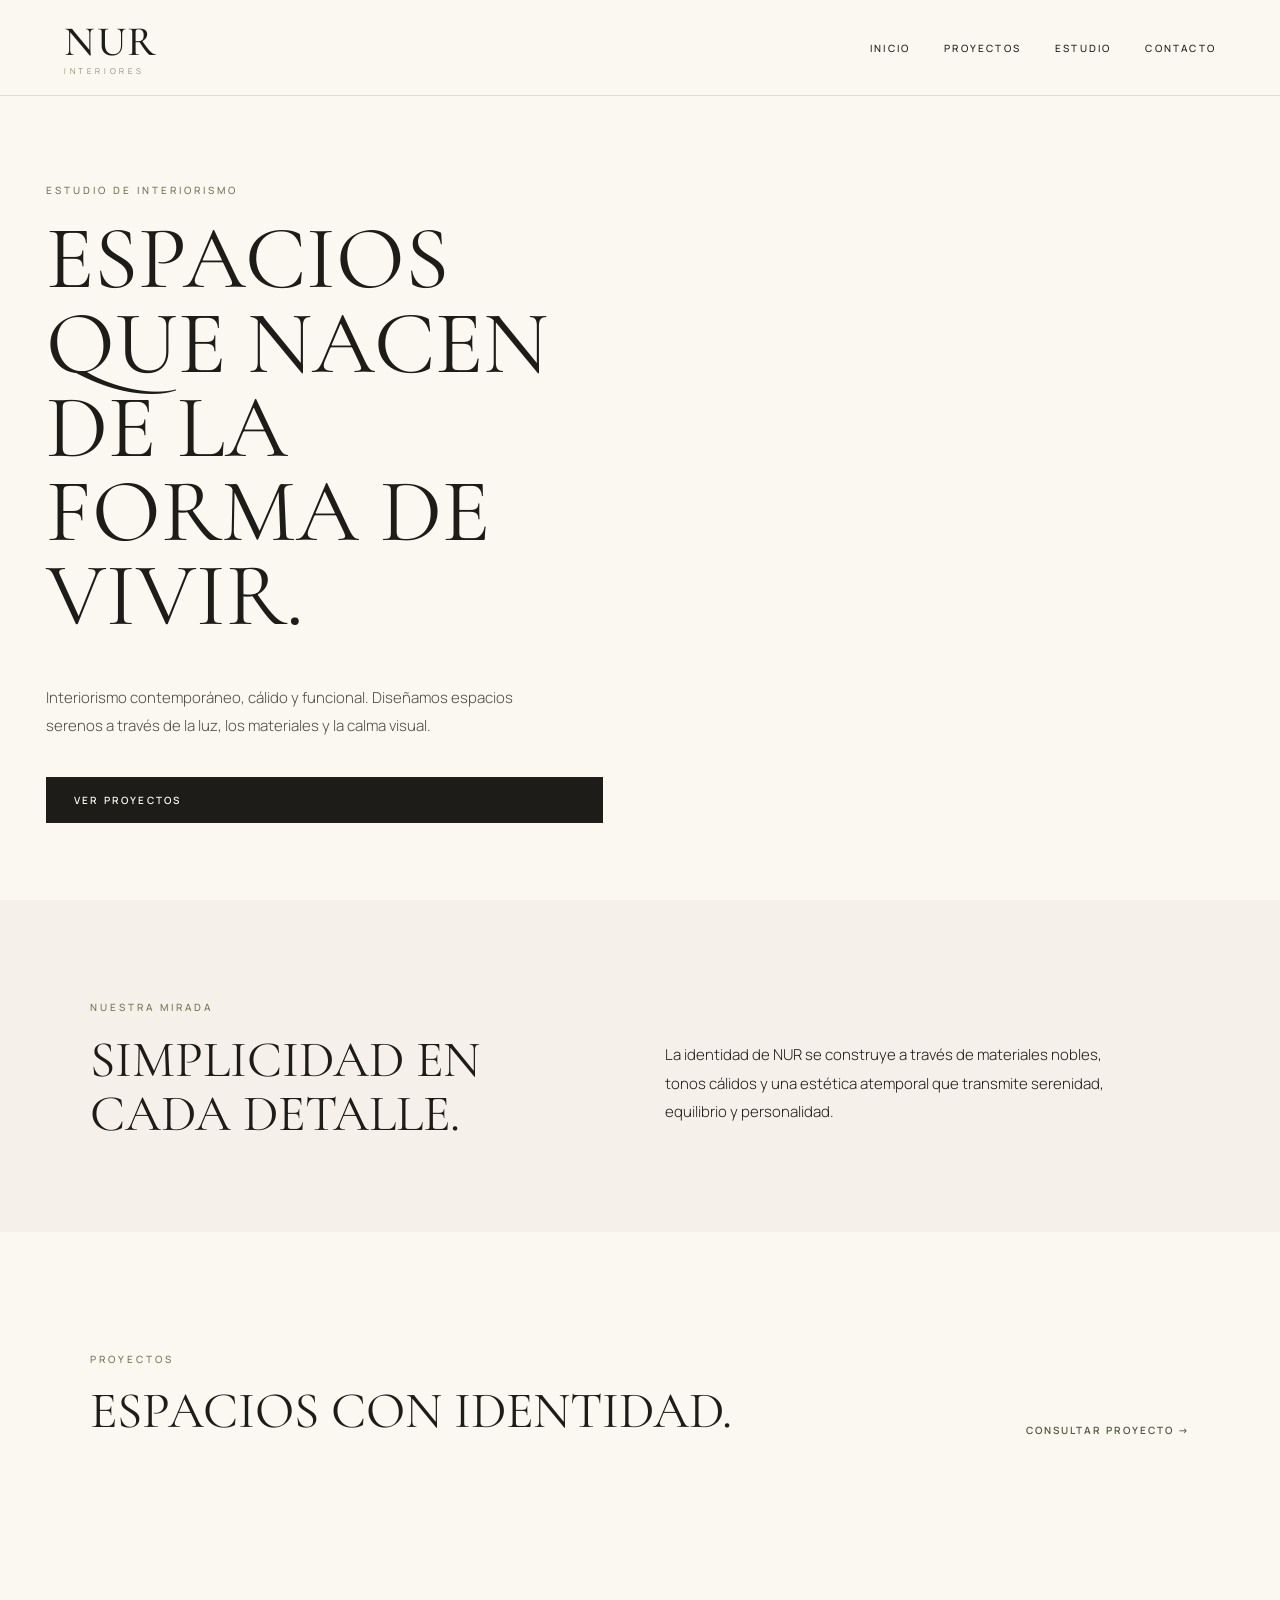
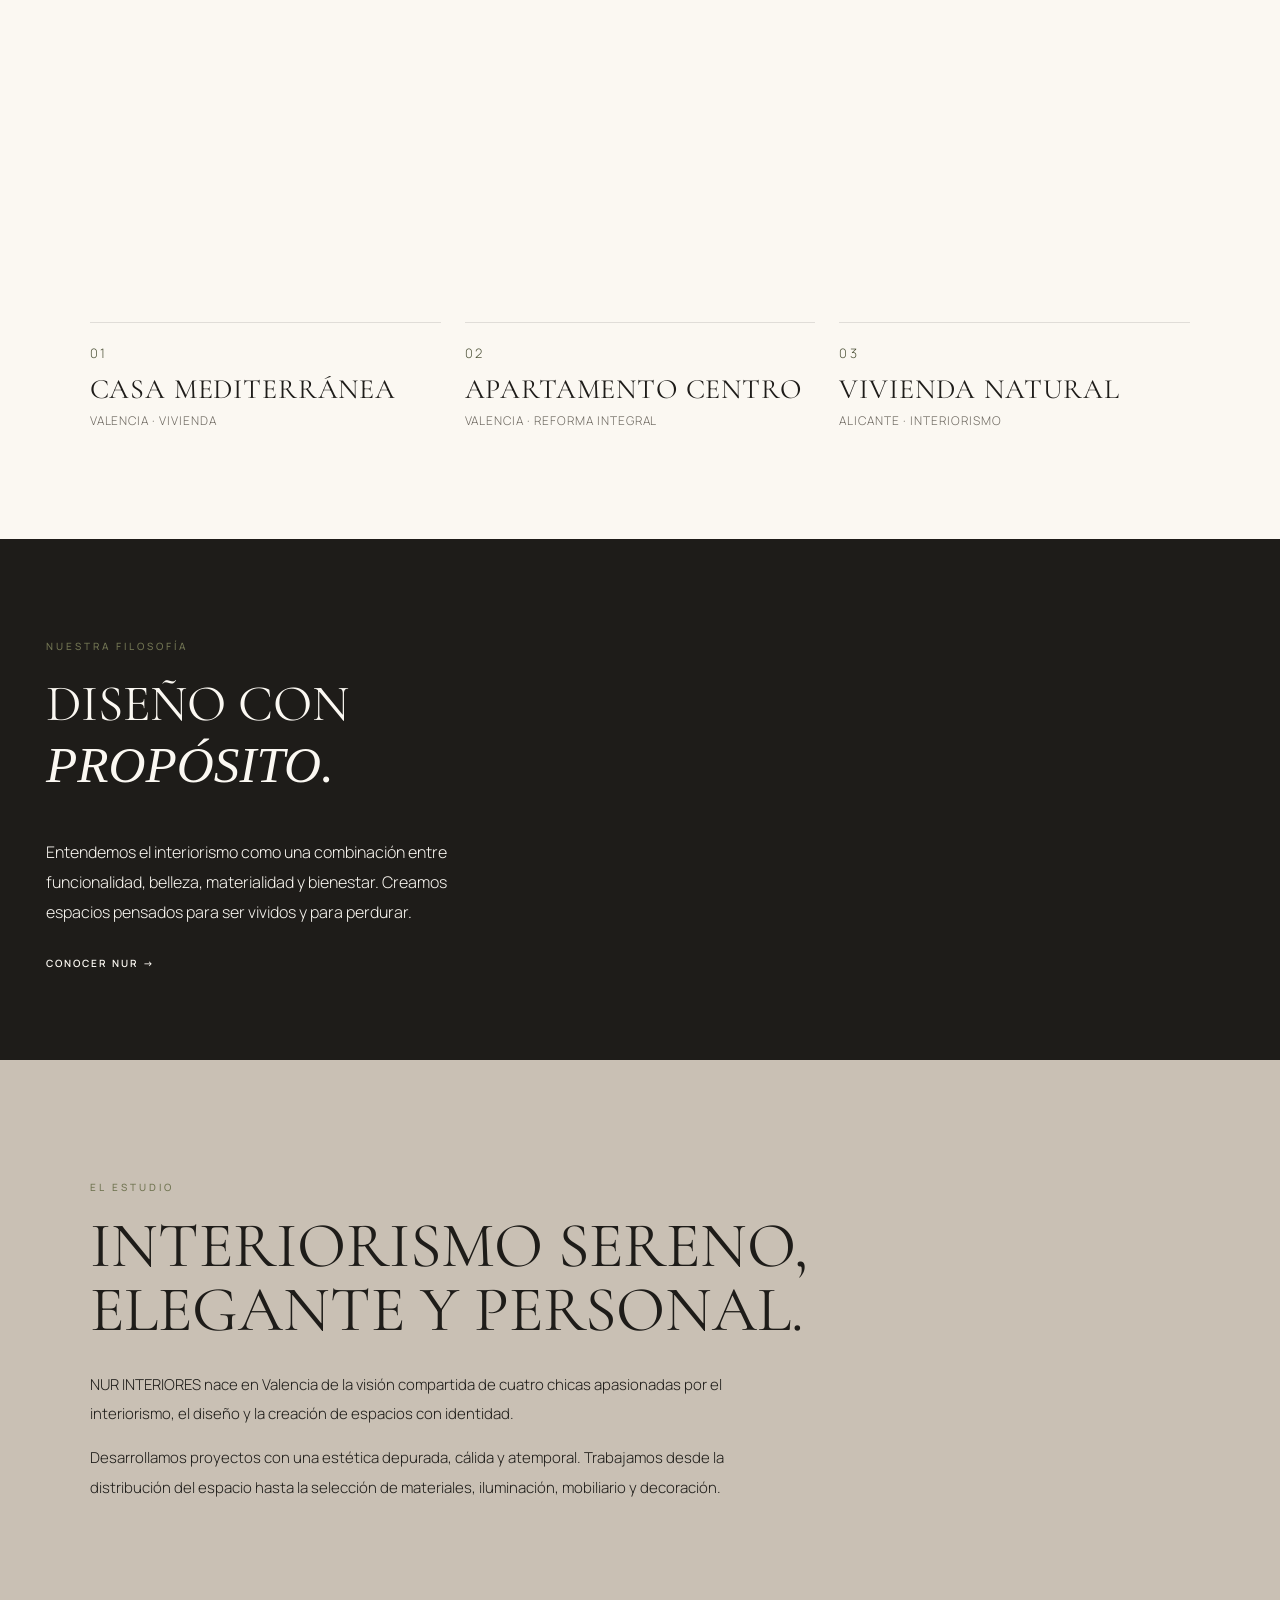
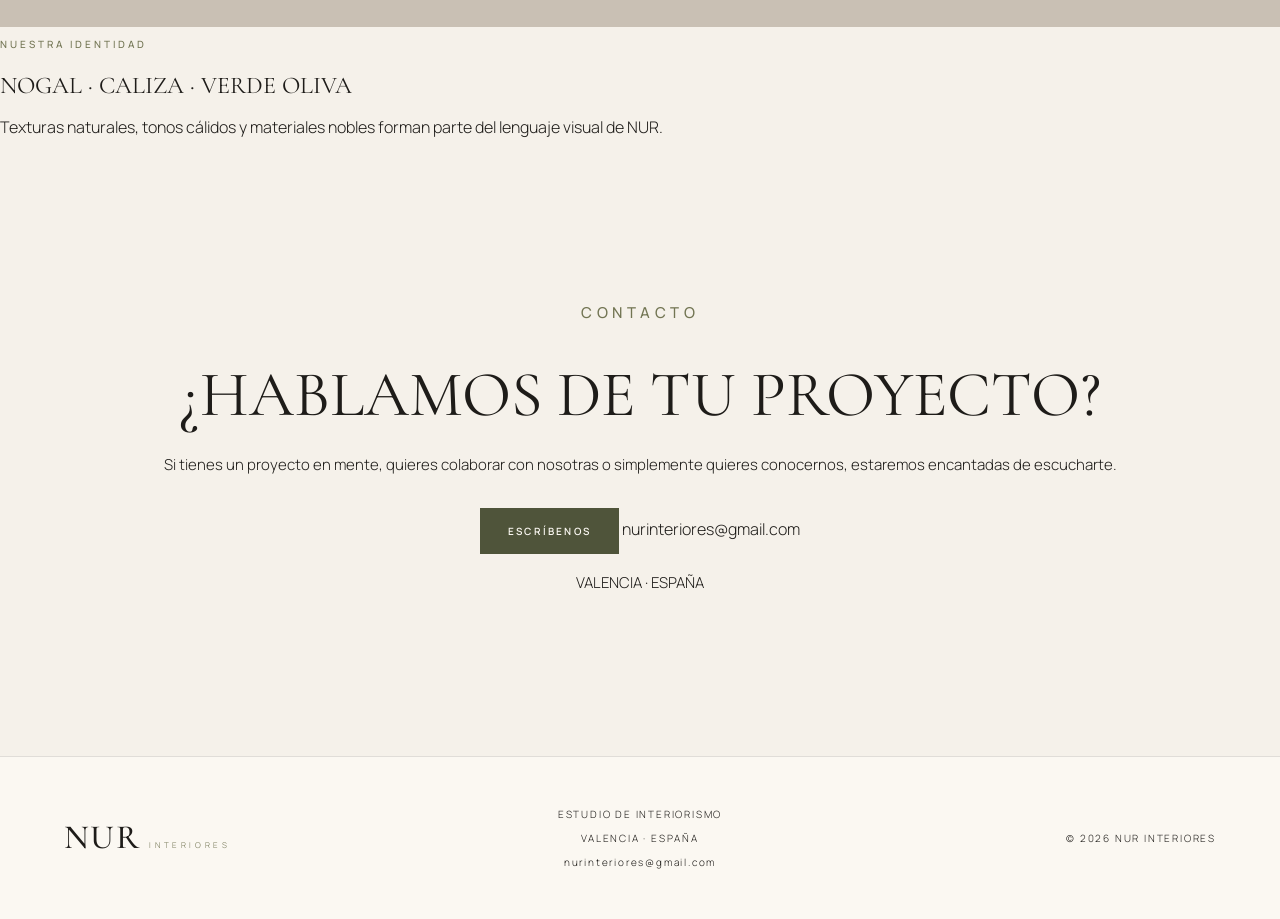
==== commit e920d211: "Refactor HTML structure and improve content clarity" ====
--- a/index.html
+++ b/index.html
@@ -1,14 +1,21 @@
 <!DOCTYPE html>
 <html lang="es">
+
 <head>
   <meta charset="UTF-8">
   <meta name="viewport" content="width=device-width, initial-scale=1.0">
+
   <title>NUR INTERIORES</title>
+
   <link rel="stylesheet" href="style.css">
 </head>
+
 <body>
 
+  <!-- CABECERA -->
+
   <header class="site-header">
+
     <a href="index.html" class="brand">
       <span class="brand-main">NUR</span>
       <span class="brand-sub">INTERIORES</span>
@@ -20,13 +27,21 @@
       <a href="#estudio">ESTUDIO</a>
       <a href="#contacto">CONTACTO</a>
     </nav>
+
   </header>
 
+
   <main>
 
+    <!-- PORTADA -->
+
     <section class="hero" id="inicio">
+
       <div class="hero-text">
-        <p class="eyebrow">ESTUDIO DE INTERIORISMO</p>
+
+        <p class="eyebrow">
+          ESTUDIO DE INTERIORISMO
+        </p>
 
         <h1>
           ESPACIOS QUE NACEN<br>
@@ -39,119 +54,306 @@
           los materiales y la calma visual.
         </p>
 
-        <a href="#proyectos" class="button">VER PROYECTOS</a>
+        <a href="#proyectos" class="button">
+          VER PROYECTOS
+        </a>
+
       </div>
 
       <div class="hero-image"></div>
-    </section>
+
+    </section>
+
+
+    <!-- INTRODUCCIÓN -->
 
     <section class="intro-block">
+
       <div class="intro-left">
-        <p class="eyebrow">NUEVAS PROPUESTAS</p>
-        <h2>SIMPLICIDAD EN CADA DETALLE.</h2>
+
+        <p class="eyebrow">
+          NUESTRA MIRADA
+        </p>
+
+        <h2>
+          SIMPLICIDAD EN CADA DETALLE.
+        </h2>
+
       </div>
 
       <div class="intro-right">
+
         <p>
           La identidad de NUR se construye a través de materiales nobles,
-          tonos cálidos y una estética atemporal que transmite serenidad.
-        </p>
-      </div>
-    </section>
+          tonos cálidos y una estética atemporal que transmite serenidad,
+          equilibrio y personalidad.
+        </p>
+
+      </div>
+
+    </section>
+
+
+    <!-- PROYECTOS -->
 
     <section class="projects" id="proyectos">
+
       <div class="section-head">
+
         <div>
-          <p class="eyebrow">PROYECTOS</p>
-          <h2>ESPACIOS CON IDENTIDAD</h2>
+
+          <p class="eyebrow">
+            PROYECTOS
+          </p>
+
+          <h2>
+            ESPACIOS CON IDENTIDAD.
+          </h2>
+
         </div>
 
-        <a href="#contacto" class="text-link">CONSULTAR PROYECTO →</a>
-      </div>
+        <a href="#contacto" class="text-link">
+          CONSULTAR PROYECTO →
+        </a>
+
+      </div>
+
 
       <div class="project-grid">
 
+        <!-- PROYECTO 01 -->
+
         <a href="proyectos/casa-mediterranea.html" class="project-card">
+
           <div class="project-image project-1"></div>
+
           <div class="project-info">
-            <span class="project-number">01</span>
-            <h3>CASA MEDITERRÁNEA</h3>
-            <p>Valencia · Vivienda</p>
+
+            <span class="project-number">
+              01
+            </span>
+
+            <h3>
+              CASA MEDITERRÁNEA
+            </h3>
+
+            <p>
+              VALENCIA · VIVIENDA
+            </p>
+
           </div>
-        </a>
+
+        </a>
+
+
+        <!-- PROYECTO 02 -->
 
         <a href="proyectos/apartamento-centro.html" class="project-card">
+
           <div class="project-image project-2"></div>
+
           <div class="project-info">
-            <span class="project-number">02</span>
-            <h3>APARTAMENTO CENTRO</h3>
-            <p>Valencia · Reforma integral</p>
+
+            <span class="project-number">
+              02
+            </span>
+
+            <h3>
+              APARTAMENTO CENTRO
+            </h3>
+
+            <p>
+              VALENCIA · REFORMA INTEGRAL
+            </p>
+
           </div>
-        </a>
+
+        </a>
+
+
+        <!-- PROYECTO 03 -->
 
         <a href="proyectos/vivienda-natural.html" class="project-card">
+
           <div class="project-image project-3"></div>
+
           <div class="project-info">
-            <span class="project-number">03</span>
-            <h3>VIVIENDA NATURAL</h3>
-            <p>Alicante · Interiorismo</p>
+
+            <span class="project-number">
+              03
+            </span>
+
+            <h3>
+              VIVIENDA NATURAL
+            </h3>
+
+            <p>
+              ALICANTE · INTERIORISMO
+            </p>
+
           </div>
-        </a>
-
-      </div>
-    </section>
+
+        </a>
+
+      </div>
+
+    </section>
+
+
+    <!-- FILOSOFÍA -->
 
     <section class="philosophy">
+
       <div class="philosophy-text">
-        <p class="eyebrow">NUESTRA FILOSOFÍA</p>
-        <h2>DISEÑO CON PROPÓSITO.</h2>
+
+        <p class="eyebrow eyebrow-light">
+          NUESTRA FILOSOFÍA
+        </p>
+
+        <h2>
+          DISEÑO CON<br>
+          <em>PROPÓSITO.</em>
+        </h2>
+
         <p>
-          Entendemos el interiorismo como una combinación entre funcionalidad,
-          belleza, materialidad y bienestar. Creamos espacios pensados para durar.
-        </p>
-        <a href="#estudio" class="text-link light">SABER MÁS →</a>
+          Entendemos el interiorismo como una combinación entre
+          funcionalidad, belleza, materialidad y bienestar.
+          Creamos espacios pensados para ser vividos y para perdurar.
+        </p>
+
+        <a href="#estudio" class="text-link light">
+          CONOCER NUR →
+        </a>
+
       </div>
 
       <div class="philosophy-image"></div>
-    </section>
+
+    </section>
+
+
+    <!-- ESTUDIO -->
 
     <section class="studio" id="estudio">
-      <p class="eyebrow">EL ESTUDIO</p>
-      <h2>INTERIORISMO SERENO, ELEGANTE Y PERSONAL.</h2>
+
+      <p class="eyebrow">
+        EL ESTUDIO
+      </p>
+
+      <h2>
+        INTERIORISMO SERENO,<br>
+        ELEGANTE Y PERSONAL.
+      </h2>
+
       <p class="studio-text">
-        En NUR INTERIORES desarrollamos proyectos residenciales y espacios
-        con una estética depurada, cálida y atemporal. Trabajamos desde la
-        distribución hasta la selección de acabados, iluminación, mobiliario
-        y decoración para construir interiores coherentes y con alma.
-      </p>
-    </section>
+        NUR INTERIORES nace en Valencia de la visión compartida
+        de cuatro chicas apasionadas por el interiorismo, el diseño
+        y la creación de espacios con identidad.
+      </p>
+
+      <p class="studio-text">
+        Desarrollamos proyectos con una estética depurada,
+        cálida y atemporal. Trabajamos desde la distribución
+        del espacio hasta la selección de materiales,
+        iluminación, mobiliario y decoración.
+      </p>
+
+    </section>
+
+
+    <!-- MATERIALES -->
+
+    <section class="materials">
+
+      <p class="eyebrow eyebrow-light">
+        NUESTRA IDENTIDAD
+      </p>
+
+      <h2>
+        NOGAL · CALIZA · VERDE OLIVA
+      </h2>
+
+      <p>
+        Texturas naturales, tonos cálidos y materiales nobles
+        forman parte del lenguaje visual de NUR.
+      </p>
+
+    </section>
+
+
+    <!-- CONTACTO -->
 
     <section class="contact" id="contacto">
-      <p class="eyebrow">CONTACTO</p>
-      <h2>¿HABLAMOS DE TU PROYECTO?</h2>
+
+      <p class="eyebrow">
+        CONTACTO
+      </p>
+
+      <h2>
+        ¿HABLAMOS DE TU PROYECTO?
+      </h2>
+
+      <p class="contact-intro">
+        Si tienes un proyecto en mente, quieres colaborar con nosotras
+        o simplemente quieres conocernos, estaremos encantadas de escucharte.
+      </p>
+
+      <a href="mailto:nurinteriores@gmail.com" class="button olive">
+        ESCRÍBENOS
+      </a>
+
+      <a href="mailto:nurinteriores@gmail.com" class="contact-email">
+        nurinteriores@gmail.com
+      </a>
+
+      <p class="contact-location">
+        VALENCIA · ESPAÑA
+      </p>
+
+    </section>
+
+  </main>
+
+
+  <!-- FOOTER -->
+
+  <footer class="site-footer">
+
+    <div class="footer-brand">
+
+      <span class="brand-main footer-main">
+        NUR
+      </span>
+
+      <span class="brand-sub footer-sub">
+        INTERIORES
+      </span>
+
+    </div>
+
+    <div class="footer-links">
+
+      <p>ESTUDIO DE INTERIORISMO</p>
+      <p>VALENCIA · ESPAÑA</p>
+
       <p>
-        Escríbenos y cuéntanos qué espacio quieres transformar.
-      </p>
-      <a href="mailto:hola@interioresnur.com" class="button olive">CONTACTAR</a>
-    </section>
-
-  </main>
-
-  <footer class="site-footer">
-    <div class="footer-brand">
-      <span class="brand-main footer-main">NUR</span>
-      <span class="brand-sub footer-sub">INTERIORES</span>
+        <a href="mailto:nurinteriores@gmail.com">
+          nurinteriores@gmail.com
+        </a>
+      </p>
+
     </div>
 
-    <div class="footer-links">
-      <p>ESTUDIO DE INTERIORISMO</p>
-      <p>VALENCIA</p>
+    <div class="footer-copy">
+
+      <p>
+        © 2026 NUR INTERIORES
+      </p>
+
     </div>
 
-    <div class="footer-copy">
-      <p>© 2026 NUR INTERIORES</p>
-    </div>
   </footer>
 
 </body>
+
 </html>
--- a/style.css
+++ b/style.css
@@ -1,28 +1,16 @@
 @import url('https://fonts.googleapis.com/css2?family=Cormorant+Garamond:wght@400;500;600&family=Manrope:wght@300;400;500;600&display=swap');
 
-
-/* ------------------------------
-   IDENTIDAD NUR
------------------------------- */
-
 :root {
-
-  --marfil: #F4F0E8;
-  --arena: #D8CCBC;
-  --piedra: #AAA092;
-
-  --oliva: #727553;
-  --oliva-oscuro: #4F543A;
-
-  --carbon: #252420;
-  --blanco: #FBF8F2;
-
-}
-
-
-/* ------------------------------
-   GENERAL
------------------------------- */
+  --walnut: #4A3224;
+  --limewash: #C9C0B4;
+  --olive: #4F543A;
+  --olive-soft: #727553;
+  --ivory: #F5F1EA;
+  --warm-white: #FBF8F2;
+  --charcoal: #1E1C19;
+  --stone: #9C9388;
+  --border: rgba(30, 28, 25, 0.12);
+}
 
 * {
   box-sizing: border-box;
@@ -33,694 +21,490 @@
 }
 
 body {
-
   margin: 0;
-
-  background-color: var(--marfil);
-  color: var(--carbon);
-
+  background: var(--ivory);
+  color: var(--charcoal);
   font-family: "Manrope", sans-serif;
-
   font-weight: 300;
-
 }
 
 a {
   color: inherit;
-}
-
-
-/* ------------------------------
-   CABECERA
------------------------------- */
-
-.navbar {
-
-  height: 110px;
-
+  text-decoration: none;
+}
+
+img {
+  max-width: 100%;
+  display: block;
+}
+
+/* HEADER */
+
+.site-header {
+  height: 96px;
+  padding: 0 5%;
   display: flex;
   align-items: center;
   justify-content: space-between;
-
-  padding: 0 6%;
-
-  background: var(--marfil);
-
-}
-
-
-/* LOGO */
-
-.logo {
-
+  border-bottom: 1px solid var(--border);
+  background: var(--warm-white);
+}
+
+.brand {
   display: flex;
   flex-direction: column;
-
-  text-decoration: none;
-
-  color: var(--oliva-oscuro);
-
   line-height: 1;
-
-}
-
-.logo-nur {
-
+}
+
+.brand-main {
   font-family: "Cormorant Garamond", serif;
-
-  font-size: 44px;
+  font-size: 42px;
   font-weight: 500;
-
-  letter-spacing: 0.05em;
-
-}
-
-.logo-interiores {
-
-  margin-top: 5px;
-
+  letter-spacing: 0.04em;
+  color: var(--charcoal);
+}
+
+.brand-sub {
+  margin-top: 4px;
   font-size: 8px;
-
-  letter-spacing: 0.55em;
-
-}
-
-
-/* MENU */
-
-nav {
-
-  display: flex;
-
-  gap: 38px;
-
-}
-
-nav a {
-
-  position: relative;
-
-  text-decoration: none;
-
+  letter-spacing: 0.45em;
+  color: var(--olive-soft);
+}
+
+.main-nav {
+  display: flex;
+  gap: 34px;
+}
+
+.main-nav a {
   font-size: 10px;
   font-weight: 500;
-
   letter-spacing: 0.22em;
-
-}
-
-nav a::after {
-
-  content: "";
-
-  position: absolute;
-
-  left: 0;
-  bottom: -8px;
-
-  width: 0;
-  height: 1px;
-
-  background: var(--oliva);
-
-  transition: width 0.3s ease;
-
-}
-
-nav a:hover::after {
-
-  width: 100%;
-
-}
-
-
-/* ------------------------------
-   PORTADA
------------------------------- */
+}
+
+/* GENERALES */
+
+.eyebrow {
+  font-size: 10px;
+  font-weight: 500;
+  letter-spacing: 0.30em;
+  text-transform: uppercase;
+  margin-bottom: 20px;
+  color: var(--olive-soft);
+}
+
+h1, h2, h3 {
+  font-family: "Cormorant Garamond", serif;
+  font-weight: 400;
+  margin: 0;
+}
+
+.button {
+  display: inline-block;
+  padding: 16px 28px;
+  background: var(--charcoal);
+  color: var(--warm-white);
+  font-size: 10px;
+  font-weight: 600;
+  letter-spacing: 0.22em;
+  transition: 0.3s ease;
+}
+
+.button:hover {
+  background: var(--olive);
+}
+
+.button.olive {
+  background: var(--olive);
+}
+
+.button.olive:hover {
+  background: var(--walnut);
+}
+
+.text-link {
+  font-size: 10px;
+  font-weight: 600;
+  letter-spacing: 0.20em;
+  color: var(--olive);
+}
+
+.text-link.light {
+  color: var(--warm-white);
+}
+
+/* HERO */
 
 .hero {
-
-  min-height: calc(100vh - 110px);
-
-  display: flex;
-  align-items: center;
-
-  padding: 8%;
-
-  background:
-
-    linear-gradient(
-      90deg,
-      rgba(33, 31, 25, 0.30),
-      rgba(33, 31, 25, 0.05)
-    ),
-
-    url("https://images.unsplash.com/photo-1600210492486-724fe5c67fb0?auto=format&fit=crop&w=2000&q=90");
-
+  display: grid;
+  grid-template-columns: 1.05fr 1fr;
+  min-height: calc(100vh - 96px);
+  background: var(--warm-white);
+}
+
+.hero-text {
+  padding: 8% 8% 8% 7%;
+  display: flex;
+  flex-direction: column;
+  justify-content: center;
+}
+
+.hero h1 {
+  font-size: clamp(52px, 7vw, 98px);
+  line-height: 0.94;
+  margin-bottom: 30px;
+}
+
+.hero-description {
+  max-width: 500px;
+  font-size: 15px;
+  line-height: 1.9;
+  margin-bottom: 36px;
+  color: #4f4a43;
+}
+
+.hero-image {
+  background-image: url("https://images.unsplash.com/photo-1505693416388-ac5ce068fe85?auto=format&fit=crop&w=1400&q=80");
   background-size: cover;
   background-position: center;
-
-}
-
-.hero-content {
-
-  max-width: 1000px;
-
-  color: var(--blanco);
-
-}
-
-.section-label {
-
-  margin-bottom: 25px;
-
-  font-size: 10px;
-  font-weight: 500;
-
-  letter-spacing: 0.32em;
-
-  text-transform: uppercase;
-
-}
-
-.hero h1 {
-
-  max-width: 1000px;
-
-  margin: 0 0 30px;
-
-  font-family: "Cormorant Garamond", serif;
-
-  font-size: clamp(55px, 7vw, 110px);
-
-  font-weight: 400;
-
-  line-height: 0.90;
-
-  letter-spacing: 0.01em;
-
-}
-
-.hero-text {
-
-  max-width: 520px;
-
-  margin-bottom: 40px;
-
-  font-size: 16px;
-
-  line-height: 1.8;
-
-}
-
-
-/* ------------------------------
-   BOTONES
------------------------------- */
-
-.button {
-
-  display: inline-block;
-
-  padding: 17px 28px;
-
-  background: var(--blanco);
-
-  color: var(--carbon);
-
-  text-decoration: none;
-
-  font-size: 9px;
-  font-weight: 600;
-
-  letter-spacing: 0.25em;
-
-  transition: all 0.3s ease;
-
-}
-
-.button:hover {
-
-  background: var(--oliva);
-  color: var(--blanco);
-
-}
-
-.button.olive {
-
-  background: var(--oliva);
-  color: var(--blanco);
-
-}
-
-.button.olive:hover {
-
-  background: var(--oliva-oscuro);
-
-}
-
-
-/* ------------------------------
-   PROYECTOS
------------------------------- */
+  min-height: 620px;
+}
+
+/* INTRO BLOCK */
+
+.intro-block {
+  display: grid;
+  grid-template-columns: 1fr 1fr;
+  gap: 50px;
+  padding: 90px 7%;
+  background: var(--ivory);
+}
+
+.intro-left h2 {
+  font-size: clamp(34px, 4vw, 58px);
+  line-height: 1.05;
+  max-width: 460px;
+}
+
+.intro-right {
+  display: flex;
+  align-items: end;
+}
+
+.intro-right p {
+  max-width: 480px;
+  line-height: 1.9;
+  font-size: 15px;
+}
+
+/* PROJECTS */
 
 .projects {
-
-  padding: 130px 6% 160px;
-
-  background: var(--marfil);
-
-}
-
-.section-heading {
-
-  margin-bottom: 65px;
-
-}
-
-.section-heading h2 {
-
-  margin: 0;
-
-  font-family: "Cormorant Garamond", serif;
-
-  font-size: clamp(45px, 5vw, 75px);
-
-  font-weight: 400;
-
+  padding: 110px 7%;
+  background: var(--warm-white);
+}
+
+.section-head {
+  display: flex;
+  align-items: end;
+  justify-content: space-between;
+  gap: 30px;
+  margin-bottom: 55px;
+}
+
+.section-head h2 {
+  font-size: clamp(36px, 4vw, 62px);
   line-height: 1;
-
 }
 
 .project-grid {
-
-  display: grid;
-
+  display: grid;
   grid-template-columns: repeat(3, 1fr);
-
   gap: 24px;
-
 }
 
 .project-card {
-
-  cursor: pointer;
-
+  display: block;
 }
 
 .project-image {
-
-  height: 540px;
-
-  position: relative;
-
-  overflow: hidden;
-
+  height: 430px;
   background-size: cover;
   background-position: center;
-
-  transition: transform 0.5s ease;
-
-}
-
-.project-card:hover .project-image {
-
-  transform: scale(0.99);
-
+}
+
+.project-1 {
+  background-image: url("https://images.unsplash.com/photo-1600210492493-0946911123ea?auto=format&fit=crop&w=1200&q=80");
+}
+
+.project-2 {
+  background-image: url("https://images.unsplash.com/photo-1494526585095-c41746248156?auto=format&fit=crop&w=1200&q=80");
+}
+
+.project-3 {
+  background-image: url("https://images.unsplash.com/photo-1484154218962-a197022b5858?auto=format&fit=crop&w=1200&q=80");
+}
+
+.project-info {
+  padding-top: 18px;
+  border-top: 1px solid var(--border);
 }
 
 .project-number {
-
-  position: absolute;
-
-  bottom: 20px;
-  left: 20px;
-
-  color: var(--blanco);
-
-  font-family: "Cormorant Garamond", serif;
-
-  font-size: 42px;
-
-}
-
-.project1 {
-
-  background-image:
-    url("https://images.unsplash.com/photo-1600566753086-00f18fb6b3ea?auto=format&fit=crop&w=1200&q=85");
-
-}
-
-.project2 {
-
-  background-image:
-    url("https://images.unsplash.com/photo-1600607687939-ce8a6c25118c?auto=format&fit=crop&w=1200&q=85");
-
-}
-
-.project3 {
-
-  background-image:
-    url("https://images.unsplash.com/photo-1600607687920-4e2a09cf159d?auto=format&fit=crop&w=1200&q=85");
-
-}
-
-.project-info {
-
-  padding-top: 20px;
-
+  display: inline-block;
+  margin-bottom: 10px;
+  color: var(--olive);
+  font-size: 13px;
+  letter-spacing: 0.18em;
 }
 
 .project-info h3 {
-
-  margin: 0 0 7px;
-
-  font-family: "Cormorant Garamond", serif;
-
-  font-size: 25px;
-
-  font-weight: 500;
-
-  letter-spacing: 0.04em;
-
+  font-size: 28px;
+  letter-spacing: 0.03em;
+  margin-bottom: 6px;
 }
 
 .project-info p {
-
   margin: 0;
-
-  color: #757068;
-
+  font-size: 12px;
+  color: #6c675f;
+  letter-spacing: 0.08em;
+}
+
+/* PHILOSOPHY */
+
+.philosophy {
+  display: grid;
+  grid-template-columns: 0.9fr 1.1fr;
+  min-height: 500px;
+  background: var(--charcoal);
+  color: var(--warm-white);
+}
+
+.philosophy-text {
+  padding: 90px 8%;
+  display: flex;
+  flex-direction: column;
+  justify-content: center;
+}
+
+.philosophy h2 {
+  font-size: clamp(38px, 4vw, 64px);
+  margin-bottom: 24px;
+}
+
+.philosophy p:not(.eyebrow) {
+  max-width: 420px;
+  line-height: 1.9;
+  margin-bottom: 28px;
+}
+
+.philosophy-image {
+  background-image: url("https://images.unsplash.com/photo-1618221195710-dd6b41faaea6?auto=format&fit=crop&w=1400&q=80");
+  background-size: cover;
+  background-position: center;
+}
+
+/* STUDIO */
+
+.studio {
+  padding: 110px 7%;
+  background: var(--limewash);
+}
+
+.studio h2 {
+  font-size: clamp(38px, 5vw, 68px);
+  line-height: 1;
+  max-width: 900px;
+  margin-bottom: 28px;
+}
+
+.studio-text {
+  max-width: 680px;
+  font-size: 15px;
+  line-height: 1.95;
+}
+
+/* CONTACT */
+
+.contact {
+  padding: 130px 7%;
+  text-align: center;
+  background: var(--ivory);
+}
+
+.contact h2 {
+  font-size: clamp(42px, 5vw, 72px);
+  margin-bottom: 18px;
+}
+
+.contact p {
+  font-size: 15px;
+  line-height: 1.8;
+  margin-bottom: 30px;
+}
+
+/* FOOTER */
+
+.site-footer {
+  display: grid;
+  grid-template-columns: 1fr 1fr 1fr;
+  align-items: center;
+  gap: 20px;
+  padding: 40px 5%;
+  background: var(--warm-white);
+  border-top: 1px solid var(--border);
+}
+
+.footer-main {
+  font-size: 34px;
+}
+
+.footer-links,
+.footer-copy {
+  font-size: 10px;
+  letter-spacing: 0.18em;
+}
+
+.footer-links {
+  text-align: center;
+}
+
+.footer-copy {
+  text-align: right;
+}
+
+/* PROJECT DETAIL PAGE */
+
+.project-page {
+  background: var(--ivory);
+}
+
+.project-hero {
+  padding: 80px 7% 40px;
+  background: var(--warm-white);
+}
+
+.project-topline {
   font-size: 11px;
-
-  letter-spacing: 0.12em;
-
-}
-
-
-/* ------------------------------
-   ESTUDIO
------------------------------- */
-
-.studio {
-
-  min-height: 800px;
-
-  display: flex;
-  align-items: center;
-
-  padding: 10% 8%;
-
-  background: var(--arena);
-
-}
-
-.studio-content {
-
-  max-width: 900px;
-
-}
-
-.studio h2 {
-
-  margin: 0 0 45px;
-
-  font-family: "Cormorant Garamond", serif;
-
-  font-size: clamp(45px, 6vw, 85px);
-
-  font-weight: 400;
-
+  letter-spacing: 0.20em;
+  color: var(--olive);
+  margin-bottom: 18px;
+}
+
+.project-hero h1 {
+  font-size: clamp(48px, 6vw, 86px);
   line-height: 0.95;
-
-}
-
-.studio-description {
-
-  max-width: 650px;
-
+  margin-bottom: 18px;
+}
+
+.project-subtitle {
+  font-size: 14px;
+  letter-spacing: 0.10em;
+  color: #5e584f;
+}
+
+.project-cover {
+  height: 70vh;
+  min-height: 420px;
+  background-size: cover;
+  background-position: center;
+}
+
+.project-layout {
+  display: grid;
+  grid-template-columns: 1.1fr 0.9fr;
+  gap: 70px;
+  padding: 90px 7%;
+}
+
+.project-description h2 {
+  font-size: clamp(34px, 4vw, 60px);
+  margin-bottom: 24px;
+}
+
+.project-description p {
   font-size: 15px;
-
-  line-height: 1.9;
-
-}
-
-.text-link {
-
-  display: inline-block;
-
-  margin-top: 35px;
-
-  color: var(--oliva-oscuro);
-
-  text-decoration: none;
-
-  font-size: 9px;
-  font-weight: 600;
-
-  letter-spacing: 0.25em;
-
-  border-bottom: 1px solid var(--oliva);
-
-  padding-bottom: 8px;
-
-}
-
-
-/* ------------------------------
-   FILOSOFÍA
------------------------------- */
-
-.philosophy {
-
-  padding: 150px 6%;
-
-  text-align: center;
-
-  background: var(--oliva-oscuro);
-
-  color: var(--blanco);
-
-}
-
-.philosophy h2 {
-
-  max-width: 1000px;
-
-  margin: 30px auto 0;
-
-  font-family: "Cormorant Garamond", serif;
-
-  font-size: clamp(40px, 5vw, 70px);
-
-  font-weight: 400;
-
-  letter-spacing: 0.04em;
-
-}
-
-
-/* ------------------------------
-   CONTACTO
------------------------------- */
-
-.contact {
-
-  padding: 170px 6%;
-
-  text-align: center;
-
-  background: var(--marfil);
-
-}
-
-.contact h2 {
-
-  margin: 10px 0 25px;
-
-  font-family: "Cormorant Garamond", serif;
-
-  font-size: clamp(50px, 6vw, 90px);
-
-  font-weight: 400;
-
-}
-
-.contact > p:not(.section-label) {
-
-  margin-bottom: 40px;
-
+  line-height: 1.95;
+  max-width: 700px;
+}
+
+.project-meta {
+  border-left: 1px solid var(--border);
+  padding-left: 35px;
+}
+
+.project-meta-block {
+  margin-bottom: 28px;
+}
+
+.project-meta-block span {
+  display: block;
+  font-size: 10px;
+  letter-spacing: 0.22em;
+  color: var(--olive-soft);
+  margin-bottom: 8px;
+}
+
+.project-meta-block p {
+  margin: 0;
   font-size: 15px;
-
-}
-
-
-/* ------------------------------
-   FOOTER
------------------------------- */
-
-footer {
-
-  min-height: 200px;
-
-  display: grid;
-
-  grid-template-columns: 1fr 1fr 1fr;
-
-  align-items: center;
-
-  padding: 50px 6%;
-
-  background: var(--carbon);
-
-  color: var(--blanco);
-
-}
-
-.footer-brand {
-
-  display: flex;
-
-  flex-direction: column;
-
-  font-size: 7px;
-
-  letter-spacing: 0.45em;
-
-}
-
-.footer-nur {
-
-  margin-bottom: 4px;
-
-  font-family: "Cormorant Garamond", serif;
-
-  font-size: 38px;
-
-  letter-spacing: 0.06em;
-
-}
-
-.footer-info {
-
-  text-align: center;
-
-  font-size: 8px;
-
-  letter-spacing: 0.22em;
-
-}
-
-.footer-copy {
-
-  text-align: right;
-
-  font-size: 8px;
-
-  letter-spacing: 0.15em;
-
-}
-
-
-/* ------------------------------
-   MÓVIL
------------------------------- */
-
-@media (max-width: 800px) {
-
-  .navbar {
-
-    height: 90px;
-
-    padding: 0 5%;
-
-  }
-
-  .logo-nur {
-
-    font-size: 34px;
-
-  }
-
-  nav {
-
+  line-height: 1.6;
+}
+
+.project-gallery {
+  display: grid;
+  grid-template-columns: 1fr 1fr;
+  gap: 18px;
+  padding: 0 7% 100px;
+}
+
+.project-gallery .large {
+  grid-column: span 2;
+}
+
+.project-gallery div {
+  min-height: 280px;
+  background-size: cover;
+  background-position: center;
+}
+
+.project-nav {
+  padding: 0 7% 80px;
+}
+
+/* RESPONSIVE */
+
+@media (max-width: 900px) {
+  .main-nav {
     display: none;
-
-  }
-
-
-  .hero {
-
-    min-height: calc(100vh - 90px);
-
-    padding: 12% 7%;
-
-  }
-
-  .hero h1 {
-
-    font-size: 52px;
-
-  }
-
-
-  .projects {
-
-    padding: 90px 6%;
-
+  }
+
+  .hero,
+  .intro-block,
+  .philosophy,
+  .project-layout {
+    grid-template-columns: 1fr;
   }
 
   .project-grid {
-
     grid-template-columns: 1fr;
-
-    gap: 55px;
-
-  }
-
-  .project-image {
-
-    height: 500px;
-
-  }
-
-
-  .studio {
-
-    min-height: auto;
-
-    padding: 100px 7%;
-
-  }
-
-
-  .philosophy {
-
-    padding: 100px 7%;
-
-  }
-
-
-  .contact {
-
-    padding: 110px 7%;
-
-  }
-
-
-  footer {
-
+  }
+
+  .site-footer {
     grid-template-columns: 1fr;
-
-    gap: 40px;
-
-  }
-
-  .footer-info,
+  }
+
+  .footer-links,
   .footer-copy {
-
     text-align: left;
-
-  }
-
-}
+  }
+
+  .project-gallery {
+    grid-template-columns: 1fr;
+  }
+
+  .project-gallery .large {
+    grid-column: span 1;
+  }
+}
